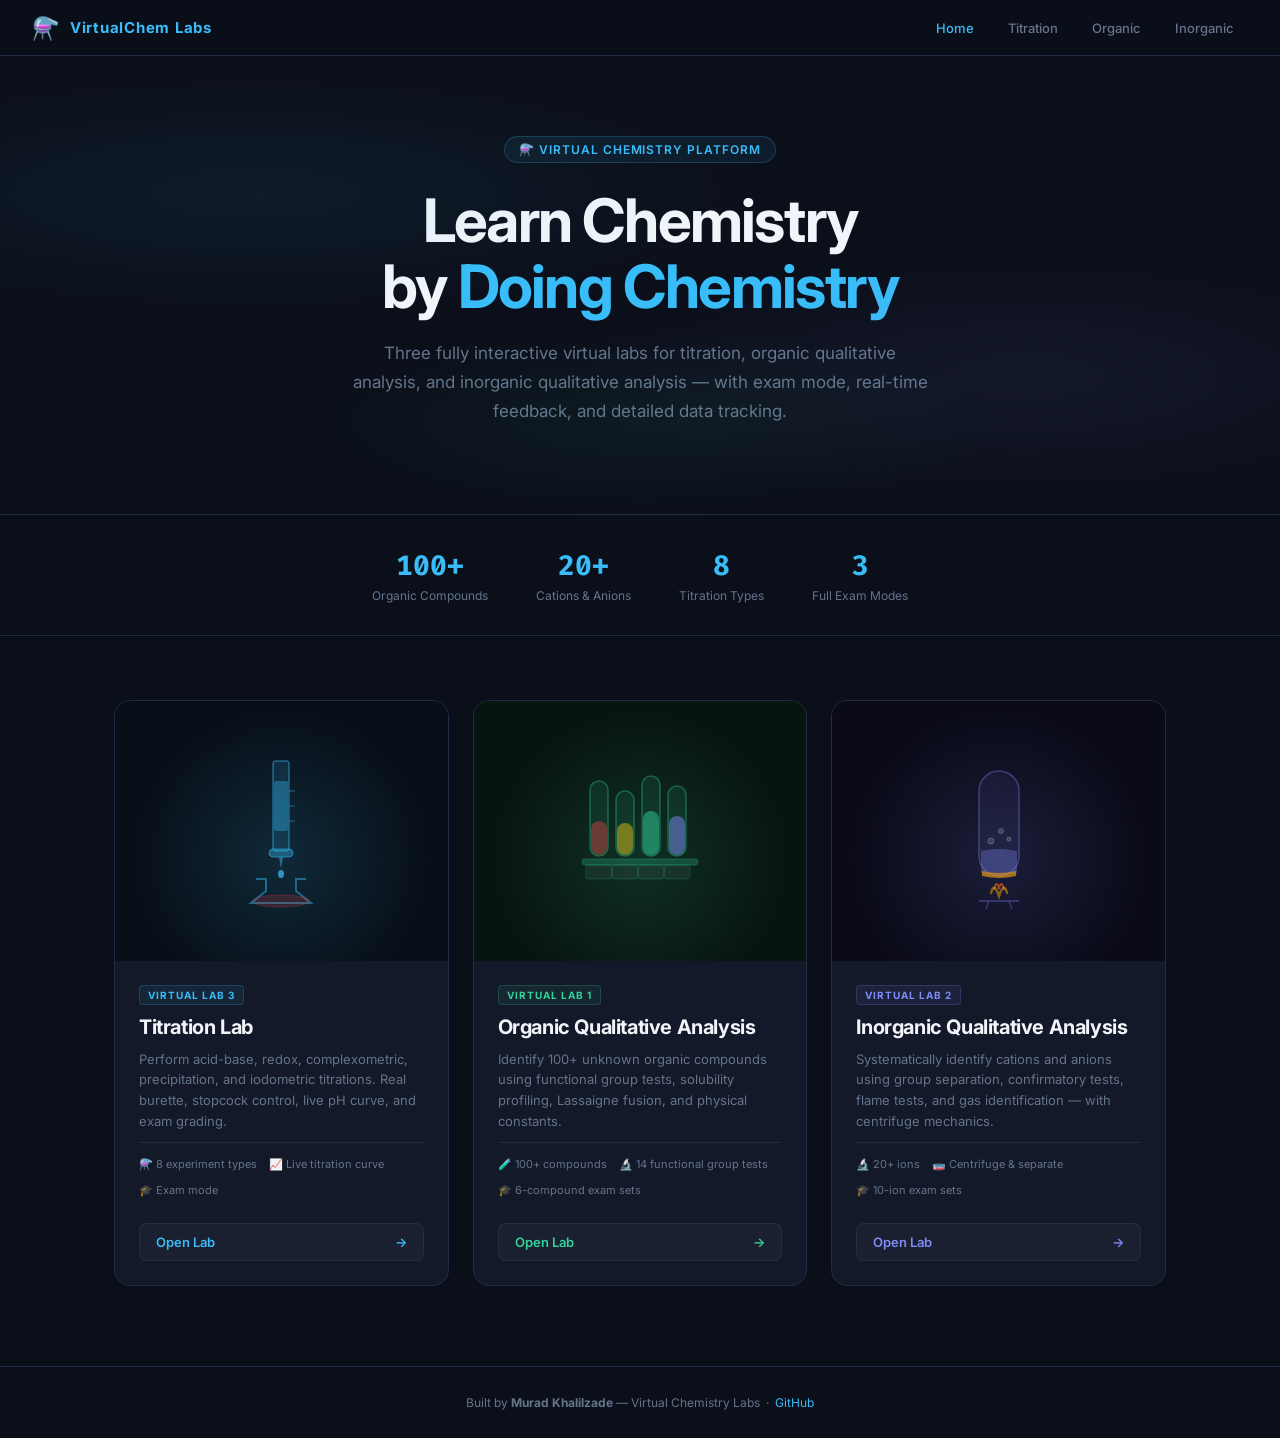
==== index.html @ 2193613a "Initial release: VirtualChem Labs website Three interactive chemistry lab simulations (titration, or" ====
<!DOCTYPE html>
<html lang="en">
<head>
    <meta charset="UTF-8">
    <meta name="viewport" content="width=device-width, initial-scale=1.0">
    <title>Virtual Chemistry Labs — by MKh</title>
    <link href="https://fonts.googleapis.com/css2?family=Fira+Code:wght@400;500&family=Inter:wght@300;400;500;600;700&display=swap" rel="stylesheet">
    <style>
        :root {
            --bg:       #0b0f1a;
            --panel:    #131929;
            --border:   #1e2d45;
            --accent:   #38bdf8;
            --accent2:  #818cf8;
            --accent3:  #34d399;
            --text:     #f1f5f9;
            --muted:    #64748b;
            --card-h:   260px;
        }

        *, *::before, *::after { box-sizing: border-box; margin: 0; padding: 0; }

        body {
            font-family: 'Inter', sans-serif;
            background: var(--bg);
            color: var(--text);
            min-height: 100vh;
            display: flex;
            flex-direction: column;
        }

        /* ── NAV ── */
        nav {
            position: sticky; top: 0; z-index: 100;
            background: rgba(11, 15, 26, 0.85);
            backdrop-filter: blur(12px);
            border-bottom: 1px solid var(--border);
            padding: 0 32px;
            display: flex; align-items: center; justify-content: space-between;
            height: 56px;
        }
        .nav-brand {
            font-size: 15px; font-weight: 700; letter-spacing: 0.05em;
            color: var(--accent); text-decoration: none;
            display: flex; align-items: center; gap: 10px;
        }
        .nav-brand .logo { font-size: 22px; }
        .nav-links { display: flex; gap: 6px; }
        .nav-links a {
            padding: 6px 14px; border-radius: 6px; font-size: 13px; font-weight: 500;
            color: var(--muted); text-decoration: none; transition: all 0.2s;
        }
        .nav-links a:hover { color: var(--text); background: var(--border); }
        .nav-links a.active { color: var(--accent); }

        /* ── HERO ── */
        .hero {
            flex: 1;
            display: flex; flex-direction: column;
            align-items: center; justify-content: center;
            text-align: center;
            padding: 80px 24px 40px;
            position: relative; overflow: hidden;
        }
        .hero::before {
            content: '';
            position: absolute; inset: 0;
            background:
                radial-gradient(ellipse 60% 40% at 20% 30%, rgba(56,189,248,0.07) 0%, transparent 70%),
                radial-gradient(ellipse 50% 40% at 80% 70%, rgba(129,140,248,0.07) 0%, transparent 70%),
                radial-gradient(ellipse 40% 30% at 50% 80%, rgba(52,211,153,0.06) 0%, transparent 70%);
            pointer-events: none;
        }
        .hero-badge {
            display: inline-flex; align-items: center; gap: 8px;
            background: rgba(56,189,248,0.08); border: 1px solid rgba(56,189,248,0.2);
            padding: 5px 14px; border-radius: 20px;
            font-size: 12px; font-weight: 600; letter-spacing: 0.08em;
            color: var(--accent); text-transform: uppercase; margin-bottom: 24px;
        }
        .hero h1 {
            font-size: clamp(32px, 6vw, 60px);
            font-weight: 700; line-height: 1.1;
            letter-spacing: -0.03em; margin-bottom: 20px;
        }
        .hero h1 span { color: var(--accent); }
        .hero p {
            max-width: 580px; font-size: 17px; line-height: 1.7;
            color: var(--muted); margin-bottom: 48px;
        }

        /* ── CARDS ── */
        .labs-grid {
            display: grid;
            grid-template-columns: repeat(auto-fit, minmax(300px, 1fr));
            gap: 24px;
            max-width: 1100px; width: 100%;
            padding: 0 24px 80px;
            margin: 0 auto;
        }

        .lab-card {
            background: var(--panel);
            border: 1px solid var(--border);
            border-radius: 16px;
            overflow: hidden;
            display: flex; flex-direction: column;
            transition: transform 0.25s, box-shadow 0.25s, border-color 0.25s;
            text-decoration: none; color: inherit;
            position: relative;
        }
        .lab-card:hover {
            transform: translateY(-5px);
            border-color: var(--card-accent, var(--accent));
            box-shadow: 0 20px 60px rgba(0,0,0,0.4), 0 0 0 1px var(--card-accent, var(--accent));
        }
        .lab-card:focus-visible {
            outline: 2px solid var(--card-accent, var(--accent));
            outline-offset: 3px;
        }

        .card-visual {
            height: var(--card-h);
            display: flex; align-items: center; justify-content: center;
            position: relative; overflow: hidden;
            background: var(--card-bg, #0f1825);
        }
        .card-visual svg { width: 160px; height: 160px; opacity: 0.9; }
        .card-glow {
            position: absolute; inset: 0;
            background: radial-gradient(circle at 50% 60%, var(--card-glow, rgba(56,189,248,0.12)) 0%, transparent 65%);
        }

        .card-body { padding: 24px; flex: 1; display: flex; flex-direction: column; gap: 10px; }
        .card-tag {
            font-size: 10px; font-weight: 700; letter-spacing: 0.1em; text-transform: uppercase;
            color: var(--card-accent, var(--accent));
            background: rgba(56,189,248,0.08); border: 1px solid rgba(56,189,248,0.15);
            padding: 3px 8px; border-radius: 4px; align-self: flex-start;
        }
        .card-title { font-size: 20px; font-weight: 700; letter-spacing: -0.02em; }
        .card-desc { font-size: 13px; line-height: 1.6; color: var(--muted); flex: 1; }
        .card-meta {
            display: flex; gap: 12px; flex-wrap: wrap;
            padding-top: 14px; border-top: 1px solid var(--border);
            font-size: 11px; color: var(--muted);
        }
        .card-meta span { display: flex; align-items: center; gap: 4px; }

        .card-cta {
            display: flex; align-items: center; justify-content: space-between;
            margin-top: 16px; padding: 10px 16px;
            background: rgba(255,255,255,0.03); border-radius: 8px;
            font-size: 13px; font-weight: 600;
            color: var(--card-accent, var(--accent));
            border: 1px solid rgba(255,255,255,0.06);
            transition: background 0.2s;
        }
        .lab-card:hover .card-cta { background: rgba(255,255,255,0.07); }

        /* ── TITRATION CARD ── */
        .card-titration { --card-accent: #38bdf8; --card-glow: rgba(56,189,248,0.15); --card-bg: #080f18; }
        .card-titration .card-tag { background: rgba(56,189,248,0.08); border-color: rgba(56,189,248,0.2); }

        /* ── ORGANIC CARD ── */
        .card-organic { --card-accent: #34d399; --card-glow: rgba(52,211,153,0.15); --card-bg: #081410; }
        .card-organic .card-tag { background: rgba(52,211,153,0.08); border-color: rgba(52,211,153,0.2); color: #34d399; }
        .card-organic .card-cta { color: #34d399; }

        /* ── INORGANIC CARD ── */
        .card-inorganic { --card-accent: #818cf8; --card-glow: rgba(129,140,248,0.15); --card-bg: #0a0a18; }
        .card-inorganic .card-tag { background: rgba(129,140,248,0.08); border-color: rgba(129,140,248,0.2); color: #818cf8; }
        .card-inorganic .card-cta { color: #818cf8; }

        /* ── STATS BAR ── */
        .stats-bar {
            display: flex; justify-content: center; gap: 48px; flex-wrap: wrap;
            padding: 32px 24px;
            border-top: 1px solid var(--border);
            border-bottom: 1px solid var(--border);
            margin-bottom: 64px;
        }
        .stat { text-align: center; }
        .stat-num { font-size: 28px; font-weight: 700; color: var(--accent); font-family: 'Fira Code', monospace; }
        .stat-label { font-size: 12px; color: var(--muted); margin-top: 4px; }

        /* ── FOOTER ── */
        footer {
            text-align: center; padding: 28px;
            font-size: 12px; color: var(--muted);
            border-top: 1px solid var(--border);
        }
        footer a { color: var(--accent); text-decoration: none; }
        footer a:hover { text-decoration: underline; }

        @media (max-width: 640px) {
            nav { padding: 0 16px; }
            .nav-links { display: none; }
            .hero { padding: 60px 16px 32px; }
            .labs-grid { padding: 0 16px 60px; }
            .stats-bar { gap: 28px; }
        }
    </style>
</head>
<body>

<nav>
    <a href="index.html" class="nav-brand">
        <span class="logo">⚗️</span> VirtualChem Labs
    </a>
    <div class="nav-links">
        <a href="index.html" class="active">Home</a>
        <a href="labs/titration.html">Titration</a>
        <a href="labs/organic.html">Organic</a>
        <a href="labs/inorganic.html">Inorganic</a>
    </div>
</nav>

<section class="hero">
    <div class="hero-badge">⚗️ Virtual Chemistry Platform</div>
    <h1>Learn Chemistry<br>by <span>Doing Chemistry</span></h1>
    <p>Three fully interactive virtual labs for titration, organic qualitative analysis, and inorganic qualitative analysis — with exam mode, real-time feedback, and detailed data tracking.</p>
</section>

<div class="stats-bar">
    <div class="stat">
        <div class="stat-num">100+</div>
        <div class="stat-label">Organic Compounds</div>
    </div>
    <div class="stat">
        <div class="stat-num">20+</div>
        <div class="stat-label">Cations &amp; Anions</div>
    </div>
    <div class="stat">
        <div class="stat-num">8</div>
        <div class="stat-label">Titration Types</div>
    </div>
    <div class="stat">
        <div class="stat-num">3</div>
        <div class="stat-label">Full Exam Modes</div>
    </div>
</div>

<div class="labs-grid">

    <!-- TITRATION -->
    <a href="labs/titration.html" class="lab-card card-titration" aria-label="Open Titration Lab">
        <div class="card-visual">
            <div class="card-glow"></div>
            <svg viewBox="0 0 160 160" fill="none" xmlns="http://www.w3.org/2000/svg" aria-hidden="true">
                <!-- burette body -->
                <rect x="72" y="10" width="16" height="90" rx="3" fill="rgba(56,189,248,0.15)" stroke="rgba(56,189,248,0.5)" stroke-width="1.5"/>
                <!-- liquid level -->
                <rect x="73" y="30" width="14" height="50" rx="2" fill="rgba(56,189,248,0.4)"/>
                <!-- tick marks -->
                <line x1="88" y1="40" x2="94" y2="40" stroke="rgba(56,189,248,0.5)" stroke-width="1"/>
                <line x1="88" y1="55" x2="94" y2="55" stroke="rgba(56,189,248,0.5)" stroke-width="1"/>
                <line x1="88" y1="70" x2="94" y2="70" stroke="rgba(56,189,248,0.5)" stroke-width="1"/>
                <!-- stopcock -->
                <rect x="68" y="98" width="24" height="8" rx="4" fill="rgba(56,189,248,0.4)" stroke="rgba(56,189,248,0.6)" stroke-width="1"/>
                <!-- tip -->
                <path d="M78 106 L82 106 L80 118 Z" fill="rgba(56,189,248,0.5)"/>
                <!-- drop -->
                <ellipse cx="80" cy="123" rx="3" ry="4" fill="rgba(56,189,248,0.8)"/>
                <!-- flask -->
                <path d="M55 128 L65 128 L65 140 L50 152 L110 152 L95 140 L95 128 L105 128" stroke="rgba(56,189,248,0.5)" stroke-width="2" fill="none"/>
                <ellipse cx="80" cy="150" rx="28" ry="6" fill="rgba(239,68,68,0.2)" stroke="rgba(239,68,68,0.3)" stroke-width="1"/>
            </svg>
        </div>
        <div class="card-body">
            <span class="card-tag">Virtual Lab 3</span>
            <div class="card-title">Titration Lab</div>
            <div class="card-desc">
                Perform acid-base, redox, complexometric, precipitation, and iodometric titrations. Real burette, stopcock control, live pH curve, and exam grading.
            </div>
            <div class="card-meta">
                <span>⚗️ 8 experiment types</span>
                <span>📈 Live titration curve</span>
                <span>🎓 Exam mode</span>
            </div>
            <div class="card-cta">Open Lab <span>→</span></div>
        </div>
    </a>

    <!-- ORGANIC -->
    <a href="labs/organic.html" class="lab-card card-organic" aria-label="Open Organic Qualitative Analysis Lab">
        <div class="card-visual">
            <div class="card-glow"></div>
            <svg viewBox="0 0 160 160" fill="none" xmlns="http://www.w3.org/2000/svg" aria-hidden="true">
                <!-- test tubes -->
                <rect x="30" y="30" width="18" height="75" rx="9" fill="rgba(52,211,153,0.1)" stroke="rgba(52,211,153,0.4)" stroke-width="1.5"/>
                <rect x="31" y="70" width="16" height="34" rx="8" fill="rgba(239,68,68,0.45)"/>
                <rect x="56" y="40" width="18" height="65" rx="9" fill="rgba(52,211,153,0.1)" stroke="rgba(52,211,153,0.4)" stroke-width="1.5"/>
                <rect x="57" y="72" width="16" height="32" rx="8" fill="rgba(250,204,21,0.5)"/>
                <rect x="82" y="25" width="18" height="80" rx="9" fill="rgba(52,211,153,0.1)" stroke="rgba(52,211,153,0.4)" stroke-width="1.5"/>
                <rect x="83" y="60" width="16" height="44" rx="8" fill="rgba(52,211,153,0.55)"/>
                <rect x="108" y="35" width="18" height="70" rx="9" fill="rgba(52,211,153,0.1)" stroke="rgba(52,211,153,0.4)" stroke-width="1.5"/>
                <rect x="109" y="65" width="16" height="39" rx="8" fill="rgba(129,140,248,0.55)"/>
                <!-- rack bar -->
                <rect x="22" y="108" width="116" height="6" rx="3" fill="rgba(52,211,153,0.25)" stroke="rgba(52,211,153,0.3)" stroke-width="1"/>
                <!-- labels -->
                <rect x="26" y="114" width="26" height="14" rx="3" fill="rgba(255,255,255,0.06)" stroke="rgba(52,211,153,0.2)" stroke-width="1"/>
                <rect x="52" y="114" width="26" height="14" rx="3" fill="rgba(255,255,255,0.06)" stroke="rgba(52,211,153,0.2)" stroke-width="1"/>
                <rect x="78" y="114" width="26" height="14" rx="3" fill="rgba(255,255,255,0.06)" stroke="rgba(52,211,153,0.2)" stroke-width="1"/>
                <rect x="104" y="114" width="26" height="14" rx="3" fill="rgba(255,255,255,0.06)" stroke="rgba(52,211,153,0.2)" stroke-width="1"/>
            </svg>
        </div>
        <div class="card-body">
            <span class="card-tag">Virtual Lab 1</span>
            <div class="card-title">Organic Qualitative Analysis</div>
            <div class="card-desc">
                Identify 100+ unknown organic compounds using functional group tests, solubility profiling, Lassaigne fusion, and physical constants.
            </div>
            <div class="card-meta">
                <span>🧪 100+ compounds</span>
                <span>🔬 14 functional group tests</span>
                <span>🎓 6-compound exam sets</span>
            </div>
            <div class="card-cta">Open Lab <span>→</span></div>
        </div>
    </a>

    <!-- INORGANIC -->
    <a href="labs/inorganic.html" class="lab-card card-inorganic" aria-label="Open Inorganic Qualitative Analysis Lab">
        <div class="card-visual">
            <div class="card-glow"></div>
            <svg viewBox="0 0 160 160" fill="none" xmlns="http://www.w3.org/2000/svg" aria-hidden="true">
                <!-- big test tube -->
                <rect x="60" y="20" width="40" height="105" rx="20" fill="rgba(129,140,248,0.08)" stroke="rgba(129,140,248,0.4)" stroke-width="1.5"/>
                <!-- liquid layers -->
                <path d="M62 100 Q80 96 98 100 L98 122 Q80 126 62 122 Z" fill="rgba(129,140,248,0.35)"/>
                <!-- precipitate -->
                <path d="M63 120 Q80 124 97 120 L97 125 Q80 129 63 125 Z" fill="rgba(244,162,25,0.7)"/>
                <!-- bubbles -->
                <circle cx="72" cy="90" r="3" fill="rgba(255,255,255,0.15)" stroke="rgba(255,255,255,0.25)" stroke-width="1"/>
                <circle cx="82" cy="80" r="2.5" fill="rgba(255,255,255,0.15)" stroke="rgba(255,255,255,0.25)" stroke-width="1"/>
                <circle cx="90" cy="88" r="2" fill="rgba(255,255,255,0.15)" stroke="rgba(255,255,255,0.25)" stroke-width="1"/>
                <!-- flame -->
                <path d="M75 138 Q78 128 80 138 Q82 128 85 138" stroke="rgba(242,100,25,0.7)" stroke-width="2" fill="none" stroke-linecap="round"/>
                <path d="M72 142 Q75 130 80 145 Q85 130 88 142" stroke="rgba(255,180,0,0.5)" stroke-width="2.5" fill="none" stroke-linecap="round"/>
                <!-- stand legs -->
                <line x1="60" y1="150" x2="100" y2="150" stroke="rgba(129,140,248,0.3)" stroke-width="2"/>
                <line x1="70" y1="150" x2="67" y2="158" stroke="rgba(129,140,248,0.3)" stroke-width="1.5"/>
                <line x1="90" y1="150" x2="93" y2="158" stroke="rgba(129,140,248,0.3)" stroke-width="1.5"/>
            </svg>
        </div>
        <div class="card-body">
            <span class="card-tag">Virtual Lab 2</span>
            <div class="card-title">Inorganic Qualitative Analysis</div>
            <div class="card-desc">
                Systematically identify cations and anions using group separation, confirmatory tests, flame tests, and gas identification — with centrifuge mechanics.
            </div>
            <div class="card-meta">
                <span>🔬 20+ ions</span>
                <span>🧫 Centrifuge & separate</span>
                <span>🎓 10-ion exam sets</span>
            </div>
            <div class="card-cta">Open Lab <span>→</span></div>
        </div>
    </a>

</div>

<footer>
    <p>Built by <strong>Murad Khalilzade</strong> — Virtual Chemistry Labs &nbsp;·&nbsp; <a href="https://github.com" target="_blank" rel="noopener">GitHub</a></p>
</footer>

</body>
</html>
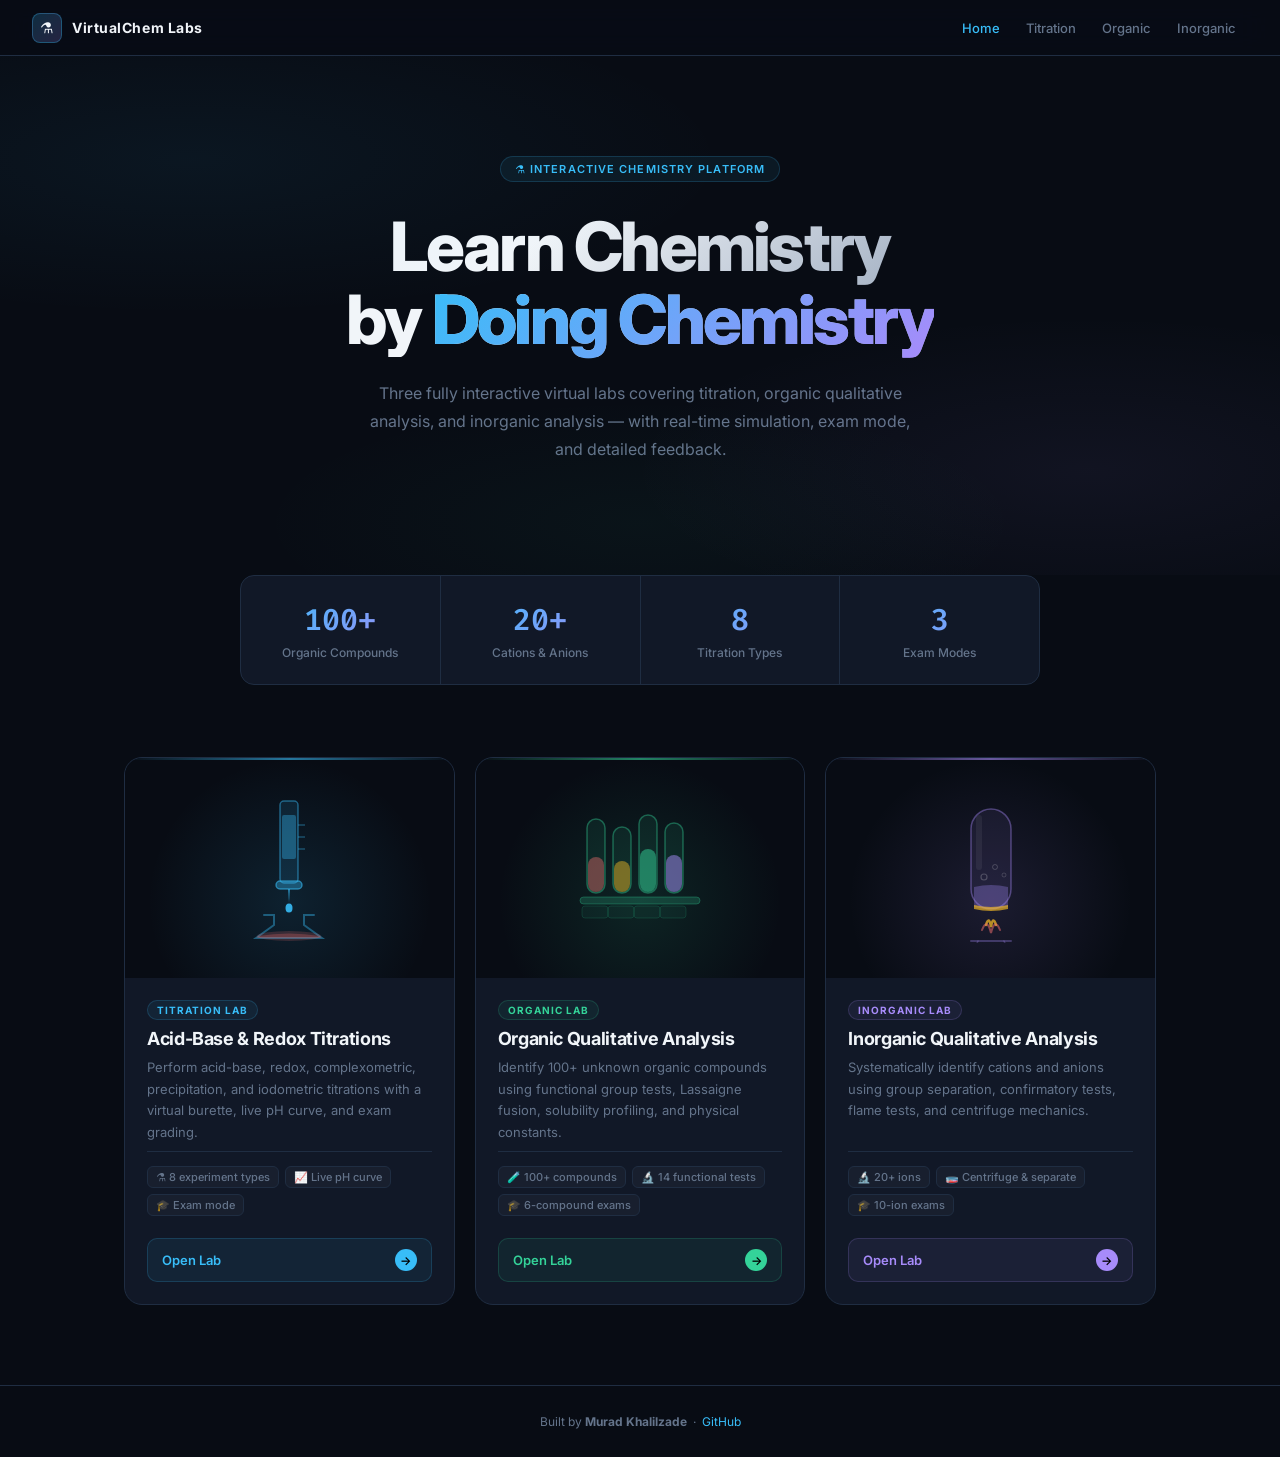
==== commit e72c1c31: "Redesign: overhaul UI colors, typography, and card layout - Darker, richer background palette (#080c" ====
--- a/index.html
+++ b/index.html
@@ -3,186 +3,272 @@
 <head>
     <meta charset="UTF-8">
     <meta name="viewport" content="width=device-width, initial-scale=1.0">
-    <title>Virtual Chemistry Labs — by MKh</title>
-    <link href="https://fonts.googleapis.com/css2?family=Fira+Code:wght@400;500&family=Inter:wght@300;400;500;600;700&display=swap" rel="stylesheet">
+    <title>VirtualChem Labs — by Murad Khalilzade</title>
+    <link href="https://fonts.googleapis.com/css2?family=Fira+Code:wght@400;500&family=Inter:wght@300;400;500;600;700;800&display=swap" rel="stylesheet">
     <style>
         :root {
-            --bg:       #0b0f1a;
-            --panel:    #131929;
-            --border:   #1e2d45;
-            --accent:   #38bdf8;
-            --accent2:  #818cf8;
-            --accent3:  #34d399;
-            --text:     #f1f5f9;
-            --muted:    #64748b;
-            --card-h:   260px;
+            --bg:        #080c14;
+            --bg2:       #0d1220;
+            --panel:     #111827;
+            --border:    #1f2d42;
+            --border2:   #2a3d57;
+            --blue:      #38bdf8;
+            --blue-dim:  rgba(56,189,248,0.1);
+            --green:     #34d399;
+            --green-dim: rgba(52,211,153,0.1);
+            --purple:    #a78bfa;
+            --purple-dim:rgba(167,139,250,0.1);
+            --text:      #f1f5f9;
+            --muted:     #64748b;
+            --dim:       #334155;
         }
 
         *, *::before, *::after { box-sizing: border-box; margin: 0; padding: 0; }
 
         body {
-            font-family: 'Inter', sans-serif;
+            font-family: 'Inter', system-ui, sans-serif;
             background: var(--bg);
             color: var(--text);
             min-height: 100vh;
             display: flex;
             flex-direction: column;
+            -webkit-font-smoothing: antialiased;
         }
 
         /* ── NAV ── */
         nav {
             position: sticky; top: 0; z-index: 100;
-            background: rgba(11, 15, 26, 0.85);
-            backdrop-filter: blur(12px);
-            border-bottom: 1px solid var(--border);
+            height: 56px;
             padding: 0 32px;
             display: flex; align-items: center; justify-content: space-between;
-            height: 56px;
+            background: rgba(8,12,20,0.8);
+            backdrop-filter: blur(20px) saturate(180%);
+            -webkit-backdrop-filter: blur(20px) saturate(180%);
+            border-bottom: 1px solid var(--border);
         }
         .nav-brand {
-            font-size: 15px; font-weight: 700; letter-spacing: 0.05em;
-            color: var(--accent); text-decoration: none;
+            font-size: 14px; font-weight: 700; letter-spacing: 0.04em;
+            color: var(--text); text-decoration: none;
             display: flex; align-items: center; gap: 10px;
         }
-        .nav-brand .logo { font-size: 22px; }
-        .nav-links { display: flex; gap: 6px; }
+        .nav-brand .logo {
+            width: 30px; height: 30px;
+            background: linear-gradient(135deg, rgba(56,189,248,0.2), rgba(167,139,250,0.2));
+            border: 1px solid rgba(56,189,248,0.3);
+            border-radius: 8px;
+            display: flex; align-items: center; justify-content: center;
+            font-size: 15px;
+        }
+        .nav-links { display: flex; gap: 2px; }
         .nav-links a {
-            padding: 6px 14px; border-radius: 6px; font-size: 13px; font-weight: 500;
-            color: var(--muted); text-decoration: none; transition: all 0.2s;
-        }
-        .nav-links a:hover { color: var(--text); background: var(--border); }
-        .nav-links a.active { color: var(--accent); }
+            padding: 6px 12px; border-radius: 6px; font-size: 13px; font-weight: 500;
+            color: var(--muted); text-decoration: none;
+            transition: color 0.15s, background 0.15s;
+        }
+        .nav-links a:hover { color: var(--text); background: rgba(255,255,255,0.05); }
+        .nav-links a.active { color: var(--blue); }
+        @media (max-width: 640px) { nav { padding: 0 16px; } .nav-links { display: none; } }
 
         /* ── HERO ── */
         .hero {
-            flex: 1;
             display: flex; flex-direction: column;
             align-items: center; justify-content: center;
             text-align: center;
-            padding: 80px 24px 40px;
+            padding: 100px 24px 60px;
             position: relative; overflow: hidden;
         }
-        .hero::before {
-            content: '';
-            position: absolute; inset: 0;
+        .hero-glow {
+            position: absolute; inset: 0; pointer-events: none;
             background:
-                radial-gradient(ellipse 60% 40% at 20% 30%, rgba(56,189,248,0.07) 0%, transparent 70%),
-                radial-gradient(ellipse 50% 40% at 80% 70%, rgba(129,140,248,0.07) 0%, transparent 70%),
-                radial-gradient(ellipse 40% 30% at 50% 80%, rgba(52,211,153,0.06) 0%, transparent 70%);
-            pointer-events: none;
-        }
-        .hero-badge {
+                radial-gradient(ellipse 70% 50% at 15% 20%, rgba(56,189,248,0.06) 0%, transparent 60%),
+                radial-gradient(ellipse 60% 50% at 85% 80%, rgba(167,139,250,0.06) 0%, transparent 60%),
+                radial-gradient(ellipse 50% 40% at 50% 90%, rgba(52,211,153,0.04) 0%, transparent 60%);
+        }
+        .hero-eyebrow {
             display: inline-flex; align-items: center; gap: 8px;
-            background: rgba(56,189,248,0.08); border: 1px solid rgba(56,189,248,0.2);
-            padding: 5px 14px; border-radius: 20px;
-            font-size: 12px; font-weight: 600; letter-spacing: 0.08em;
-            color: var(--accent); text-transform: uppercase; margin-bottom: 24px;
+            background: rgba(56,189,248,0.07);
+            border: 1px solid rgba(56,189,248,0.18);
+            padding: 5px 14px; border-radius: 99px;
+            font-size: 11px; font-weight: 600; letter-spacing: 0.1em;
+            color: var(--blue); text-transform: uppercase;
+            margin-bottom: 28px;
         }
         .hero h1 {
-            font-size: clamp(32px, 6vw, 60px);
-            font-weight: 700; line-height: 1.1;
-            letter-spacing: -0.03em; margin-bottom: 20px;
-        }
-        .hero h1 span { color: var(--accent); }
+            font-size: clamp(36px, 6vw, 68px);
+            font-weight: 800; line-height: 1.08;
+            letter-spacing: -0.04em;
+            margin-bottom: 22px;
+            background: linear-gradient(135deg, #f1f5f9 30%, #94a3b8 100%);
+            -webkit-background-clip: text;
+            -webkit-text-fill-color: transparent;
+            background-clip: text;
+        }
+        .hero h1 em {
+            font-style: normal;
+            background: linear-gradient(135deg, var(--blue) 0%, var(--purple) 100%);
+            -webkit-background-clip: text;
+            -webkit-text-fill-color: transparent;
+            background-clip: text;
+        }
         .hero p {
-            max-width: 580px; font-size: 17px; line-height: 1.7;
-            color: var(--muted); margin-bottom: 48px;
-        }
-
-        /* ── CARDS ── */
+            max-width: 560px; font-size: 16px; line-height: 1.75;
+            color: var(--muted); margin-bottom: 52px;
+        }
+
+        /* ── STATS ── */
+        .stats-row {
+            display: flex; gap: 0; flex-wrap: wrap;
+            justify-content: center;
+            border: 1px solid var(--border);
+            border-radius: 14px;
+            background: var(--panel);
+            overflow: hidden;
+            max-width: 800px; width: 100%;
+            margin: 0 auto 72px;
+        }
+        .stat {
+            flex: 1; min-width: 140px;
+            padding: 24px 20px; text-align: center;
+            border-right: 1px solid var(--border);
+            position: relative;
+        }
+        .stat:last-child { border-right: none; }
+        .stat-num {
+            font-family: 'Fira Code', monospace;
+            font-size: 30px; font-weight: 600;
+            background: linear-gradient(135deg, var(--blue) 0%, var(--purple) 100%);
+            -webkit-background-clip: text;
+            -webkit-text-fill-color: transparent;
+            background-clip: text;
+            display: block; margin-bottom: 5px;
+        }
+        .stat-label { font-size: 12px; color: var(--muted); font-weight: 500; }
+
+        /* ── CARDS GRID ── */
         .labs-grid {
             display: grid;
             grid-template-columns: repeat(auto-fit, minmax(300px, 1fr));
-            gap: 24px;
-            max-width: 1100px; width: 100%;
+            gap: 20px;
+            max-width: 1080px; width: 100%;
             padding: 0 24px 80px;
             margin: 0 auto;
         }
+        @media (max-width: 640px) { .labs-grid { padding: 0 16px 60px; } }
 
         .lab-card {
             background: var(--panel);
             border: 1px solid var(--border);
-            border-radius: 16px;
+            border-radius: 18px;
             overflow: hidden;
             display: flex; flex-direction: column;
-            transition: transform 0.25s, box-shadow 0.25s, border-color 0.25s;
             text-decoration: none; color: inherit;
             position: relative;
+            transition: transform 0.3s cubic-bezier(0.4,0,0.2,1),
+                        border-color 0.3s,
+                        box-shadow 0.3s;
         }
         .lab-card:hover {
-            transform: translateY(-5px);
-            border-color: var(--card-accent, var(--accent));
-            box-shadow: 0 20px 60px rgba(0,0,0,0.4), 0 0 0 1px var(--card-accent, var(--accent));
+            transform: translateY(-6px);
+            border-color: var(--c-accent);
+            box-shadow: 0 24px 64px rgba(0,0,0,0.5),
+                        0 0 0 1px var(--c-accent),
+                        0 0 40px var(--c-glow);
         }
         .lab-card:focus-visible {
-            outline: 2px solid var(--card-accent, var(--accent));
-            outline-offset: 3px;
-        }
-
+            outline: 2px solid var(--c-accent);
+            outline-offset: 4px;
+        }
+
+        /* card visual */
         .card-visual {
-            height: var(--card-h);
+            height: 220px;
             display: flex; align-items: center; justify-content: center;
             position: relative; overflow: hidden;
-            background: var(--card-bg, #0f1825);
-        }
-        .card-visual svg { width: 160px; height: 160px; opacity: 0.9; }
-        .card-glow {
+            background: var(--bg);
+        }
+        .card-visual svg { width: 150px; height: 150px; position: relative; z-index: 1; }
+        .card-bg-glow {
             position: absolute; inset: 0;
-            background: radial-gradient(circle at 50% 60%, var(--card-glow, rgba(56,189,248,0.12)) 0%, transparent 65%);
-        }
-
-        .card-body { padding: 24px; flex: 1; display: flex; flex-direction: column; gap: 10px; }
-        .card-tag {
-            font-size: 10px; font-weight: 700; letter-spacing: 0.1em; text-transform: uppercase;
-            color: var(--card-accent, var(--accent));
-            background: rgba(56,189,248,0.08); border: 1px solid rgba(56,189,248,0.15);
-            padding: 3px 8px; border-radius: 4px; align-self: flex-start;
-        }
-        .card-title { font-size: 20px; font-weight: 700; letter-spacing: -0.02em; }
-        .card-desc { font-size: 13px; line-height: 1.6; color: var(--muted); flex: 1; }
-        .card-meta {
-            display: flex; gap: 12px; flex-wrap: wrap;
+            background: radial-gradient(circle at 50% 65%, var(--c-glow) 0%, transparent 65%);
+        }
+        .card-top-line {
+            position: absolute; top: 0; left: 0; right: 0;
+            height: 2px;
+            background: linear-gradient(90deg, transparent, var(--c-accent), transparent);
+            opacity: 0.6;
+        }
+
+        /* card body */
+        .card-body { padding: 22px; flex: 1; display: flex; flex-direction: column; gap: 8px; }
+
+        .card-chip {
+            display: inline-flex; align-items: center;
+            font-size: 10px; font-weight: 700; letter-spacing: 0.1em;
+            text-transform: uppercase;
+            color: var(--c-accent);
+            background: var(--c-dim);
+            border: 1px solid var(--c-border);
+            padding: 3px 9px; border-radius: 99px;
+            align-self: flex-start;
+        }
+        .card-title { font-size: 18px; font-weight: 700; letter-spacing: -0.02em; line-height: 1.2; }
+        .card-desc { font-size: 13px; line-height: 1.65; color: var(--muted); flex: 1; }
+
+        .card-features {
+            display: flex; flex-wrap: wrap; gap: 6px;
             padding-top: 14px; border-top: 1px solid var(--border);
-            font-size: 11px; color: var(--muted);
-        }
-        .card-meta span { display: flex; align-items: center; gap: 4px; }
+        }
+        .card-feature {
+            display: inline-flex; align-items: center; gap: 4px;
+            font-size: 11px; font-weight: 500; color: var(--muted);
+            background: rgba(255,255,255,0.03);
+            border: 1px solid var(--border);
+            padding: 3px 8px; border-radius: 6px;
+        }
 
         .card-cta {
             display: flex; align-items: center; justify-content: space-between;
-            margin-top: 16px; padding: 10px 16px;
-            background: rgba(255,255,255,0.03); border-radius: 8px;
+            margin-top: 14px; padding: 10px 14px;
+            background: var(--c-dim);
+            border: 1px solid var(--c-border);
+            border-radius: 10px;
             font-size: 13px; font-weight: 600;
-            color: var(--card-accent, var(--accent));
-            border: 1px solid rgba(255,255,255,0.06);
+            color: var(--c-accent);
             transition: background 0.2s;
         }
-        .lab-card:hover .card-cta { background: rgba(255,255,255,0.07); }
-
-        /* ── TITRATION CARD ── */
-        .card-titration { --card-accent: #38bdf8; --card-glow: rgba(56,189,248,0.15); --card-bg: #080f18; }
-        .card-titration .card-tag { background: rgba(56,189,248,0.08); border-color: rgba(56,189,248,0.2); }
-
-        /* ── ORGANIC CARD ── */
-        .card-organic { --card-accent: #34d399; --card-glow: rgba(52,211,153,0.15); --card-bg: #081410; }
-        .card-organic .card-tag { background: rgba(52,211,153,0.08); border-color: rgba(52,211,153,0.2); color: #34d399; }
-        .card-organic .card-cta { color: #34d399; }
-
-        /* ── INORGANIC CARD ── */
-        .card-inorganic { --card-accent: #818cf8; --card-glow: rgba(129,140,248,0.15); --card-bg: #0a0a18; }
-        .card-inorganic .card-tag { background: rgba(129,140,248,0.08); border-color: rgba(129,140,248,0.2); color: #818cf8; }
-        .card-inorganic .card-cta { color: #818cf8; }
-
-        /* ── STATS BAR ── */
-        .stats-bar {
-            display: flex; justify-content: center; gap: 48px; flex-wrap: wrap;
-            padding: 32px 24px;
-            border-top: 1px solid var(--border);
-            border-bottom: 1px solid var(--border);
-            margin-bottom: 64px;
-        }
-        .stat { text-align: center; }
-        .stat-num { font-size: 28px; font-weight: 700; color: var(--accent); font-family: 'Fira Code', monospace; }
-        .stat-label { font-size: 12px; color: var(--muted); margin-top: 4px; }
+        .lab-card:hover .card-cta { background: var(--c-dim2); }
+        .card-cta-arrow {
+            width: 22px; height: 22px;
+            background: var(--c-accent);
+            border-radius: 50%;
+            display: flex; align-items: center; justify-content: center;
+            font-size: 12px; color: #000;
+            transition: transform 0.2s;
+        }
+        .lab-card:hover .card-cta-arrow { transform: translateX(3px); }
+
+        /* per-card theme vars */
+        .card-titration {
+            --c-accent:  #38bdf8;
+            --c-glow:    rgba(56,189,248,0.12);
+            --c-dim:     rgba(56,189,248,0.07);
+            --c-dim2:    rgba(56,189,248,0.13);
+            --c-border:  rgba(56,189,248,0.18);
+        }
+        .card-organic {
+            --c-accent:  #34d399;
+            --c-glow:    rgba(52,211,153,0.12);
+            --c-dim:     rgba(52,211,153,0.07);
+            --c-dim2:    rgba(52,211,153,0.13);
+            --c-border:  rgba(52,211,153,0.18);
+        }
+        .card-inorganic {
+            --c-accent:  #a78bfa;
+            --c-glow:    rgba(167,139,250,0.12);
+            --c-dim:     rgba(167,139,250,0.07);
+            --c-dim2:    rgba(167,139,250,0.13);
+            --c-border:  rgba(167,139,250,0.18);
+        }
 
         /* ── FOOTER ── */
         footer {
@@ -190,15 +276,12 @@
             font-size: 12px; color: var(--muted);
             border-top: 1px solid var(--border);
         }
-        footer a { color: var(--accent); text-decoration: none; }
+        footer a { color: var(--blue); text-decoration: none; }
         footer a:hover { text-decoration: underline; }
 
-        @media (max-width: 640px) {
-            nav { padding: 0 16px; }
-            .nav-links { display: none; }
-            .hero { padding: 60px 16px 32px; }
-            .labs-grid { padding: 0 16px 60px; }
-            .stats-bar { gap: 28px; }
+        /* ── REDUCED MOTION ── */
+        @media (prefers-reduced-motion: reduce) {
+            *, *::before, *::after { transition-duration: 0.01ms !important; }
         }
     </style>
 </head>
@@ -206,7 +289,8 @@
 
 <nav>
     <a href="index.html" class="nav-brand">
-        <span class="logo">⚗️</span> VirtualChem Labs
+        <span class="logo">⚗️</span>
+        VirtualChem Labs
     </a>
     <div class="nav-links">
         <a href="index.html" class="active">Home</a>
@@ -217,27 +301,30 @@
 </nav>
 
 <section class="hero">
-    <div class="hero-badge">⚗️ Virtual Chemistry Platform</div>
-    <h1>Learn Chemistry<br>by <span>Doing Chemistry</span></h1>
-    <p>Three fully interactive virtual labs for titration, organic qualitative analysis, and inorganic qualitative analysis — with exam mode, real-time feedback, and detailed data tracking.</p>
+    <div class="hero-glow"></div>
+    <div class="hero-eyebrow">⚗️ Interactive Chemistry Platform</div>
+    <h1>Learn Chemistry<br>by <em>Doing Chemistry</em></h1>
+    <p>Three fully interactive virtual labs covering titration, organic qualitative analysis, and inorganic analysis — with real-time simulation, exam mode, and detailed feedback.</p>
 </section>
 
-<div class="stats-bar">
-    <div class="stat">
-        <div class="stat-num">100+</div>
-        <div class="stat-label">Organic Compounds</div>
-    </div>
-    <div class="stat">
-        <div class="stat-num">20+</div>
-        <div class="stat-label">Cations &amp; Anions</div>
-    </div>
-    <div class="stat">
-        <div class="stat-num">8</div>
-        <div class="stat-label">Titration Types</div>
-    </div>
-    <div class="stat">
-        <div class="stat-num">3</div>
-        <div class="stat-label">Full Exam Modes</div>
+<div style="display:flex; justify-content:center; padding: 0 24px;">
+    <div class="stats-row">
+        <div class="stat">
+            <span class="stat-num">100+</span>
+            <div class="stat-label">Organic Compounds</div>
+        </div>
+        <div class="stat">
+            <span class="stat-num">20+</span>
+            <div class="stat-label">Cations &amp; Anions</div>
+        </div>
+        <div class="stat">
+            <span class="stat-num">8</span>
+            <div class="stat-label">Titration Types</div>
+        </div>
+        <div class="stat">
+            <span class="stat-num">3</span>
+            <div class="stat-label">Exam Modes</div>
+        </div>
     </div>
 </div>
 
@@ -246,123 +333,138 @@
     <!-- TITRATION -->
     <a href="labs/titration.html" class="lab-card card-titration" aria-label="Open Titration Lab">
         <div class="card-visual">
-            <div class="card-glow"></div>
-            <svg viewBox="0 0 160 160" fill="none" xmlns="http://www.w3.org/2000/svg" aria-hidden="true">
+            <div class="card-bg-glow"></div>
+            <div class="card-top-line"></div>
+            <svg viewBox="0 0 150 150" fill="none" xmlns="http://www.w3.org/2000/svg" aria-hidden="true">
                 <!-- burette body -->
-                <rect x="72" y="10" width="16" height="90" rx="3" fill="rgba(56,189,248,0.15)" stroke="rgba(56,189,248,0.5)" stroke-width="1.5"/>
-                <!-- liquid level -->
-                <rect x="73" y="30" width="14" height="50" rx="2" fill="rgba(56,189,248,0.4)"/>
-                <!-- tick marks -->
-                <line x1="88" y1="40" x2="94" y2="40" stroke="rgba(56,189,248,0.5)" stroke-width="1"/>
-                <line x1="88" y1="55" x2="94" y2="55" stroke="rgba(56,189,248,0.5)" stroke-width="1"/>
-                <line x1="88" y1="70" x2="94" y2="70" stroke="rgba(56,189,248,0.5)" stroke-width="1"/>
+                <rect x="66" y="8" width="18" height="82" rx="4" fill="rgba(56,189,248,0.1)" stroke="rgba(56,189,248,0.45)" stroke-width="1.5"/>
+                <!-- liquid fill -->
+                <rect x="68" y="22" width="14" height="44" rx="2" fill="rgba(56,189,248,0.35)"/>
+                <!-- graduation marks -->
+                <line x1="84" y1="32" x2="91" y2="32" stroke="rgba(56,189,248,0.5)" stroke-width="1"/>
+                <line x1="84" y1="44" x2="91" y2="44" stroke="rgba(56,189,248,0.5)" stroke-width="1"/>
+                <line x1="84" y1="56" x2="91" y2="56" stroke="rgba(56,189,248,0.5)" stroke-width="1"/>
                 <!-- stopcock -->
-                <rect x="68" y="98" width="24" height="8" rx="4" fill="rgba(56,189,248,0.4)" stroke="rgba(56,189,248,0.6)" stroke-width="1"/>
-                <!-- tip -->
-                <path d="M78 106 L82 106 L80 118 Z" fill="rgba(56,189,248,0.5)"/>
-                <!-- drop -->
-                <ellipse cx="80" cy="123" rx="3" ry="4" fill="rgba(56,189,248,0.8)"/>
-                <!-- flask -->
-                <path d="M55 128 L65 128 L65 140 L50 152 L110 152 L95 140 L95 128 L105 128" stroke="rgba(56,189,248,0.5)" stroke-width="2" fill="none"/>
-                <ellipse cx="80" cy="150" rx="28" ry="6" fill="rgba(239,68,68,0.2)" stroke="rgba(239,68,68,0.3)" stroke-width="1"/>
+                <rect x="62" y="88" width="26" height="8" rx="4" fill="rgba(56,189,248,0.35)" stroke="rgba(56,189,248,0.55)" stroke-width="1.5"/>
+                <!-- tip + drop -->
+                <path d="M74 96 L76 96 L75 110 Z" fill="rgba(56,189,248,0.6)"/>
+                <ellipse cx="75" cy="115" rx="3.5" ry="4.5" fill="rgba(56,189,248,0.9)"/>
+                <!-- flask outline -->
+                <path d="M50 122 L60 122 L60 132 L42 145 L108 145 L90 132 L90 122 L100 122" stroke="rgba(56,189,248,0.4)" stroke-width="2" fill="none" stroke-linecap="round"/>
+                <!-- flask liquid -->
+                <path d="M44 143 Q75 138 106 143 L108 145 L42 145 Z" fill="rgba(248,113,113,0.25)"/>
+                <ellipse cx="75" cy="143" rx="32" ry="5" fill="rgba(248,113,113,0.18)"/>
             </svg>
         </div>
         <div class="card-body">
-            <span class="card-tag">Virtual Lab 3</span>
-            <div class="card-title">Titration Lab</div>
+            <span class="card-chip">Titration Lab</span>
+            <div class="card-title">Acid-Base &amp; Redox Titrations</div>
             <div class="card-desc">
-                Perform acid-base, redox, complexometric, precipitation, and iodometric titrations. Real burette, stopcock control, live pH curve, and exam grading.
-            </div>
-            <div class="card-meta">
-                <span>⚗️ 8 experiment types</span>
-                <span>📈 Live titration curve</span>
-                <span>🎓 Exam mode</span>
-            </div>
-            <div class="card-cta">Open Lab <span>→</span></div>
+                Perform acid-base, redox, complexometric, precipitation, and iodometric titrations with a virtual burette, live pH curve, and exam grading.
+            </div>
+            <div class="card-features">
+                <span class="card-feature">⚗️ 8 experiment types</span>
+                <span class="card-feature">📈 Live pH curve</span>
+                <span class="card-feature">🎓 Exam mode</span>
+            </div>
+            <div class="card-cta">
+                Open Lab
+                <span class="card-cta-arrow">→</span>
+            </div>
         </div>
     </a>
 
     <!-- ORGANIC -->
-    <a href="labs/organic.html" class="lab-card card-organic" aria-label="Open Organic Qualitative Analysis Lab">
+    <a href="labs/organic.html" class="lab-card card-organic" aria-label="Open Organic Lab">
         <div class="card-visual">
-            <div class="card-glow"></div>
-            <svg viewBox="0 0 160 160" fill="none" xmlns="http://www.w3.org/2000/svg" aria-hidden="true">
-                <!-- test tubes -->
-                <rect x="30" y="30" width="18" height="75" rx="9" fill="rgba(52,211,153,0.1)" stroke="rgba(52,211,153,0.4)" stroke-width="1.5"/>
-                <rect x="31" y="70" width="16" height="34" rx="8" fill="rgba(239,68,68,0.45)"/>
-                <rect x="56" y="40" width="18" height="65" rx="9" fill="rgba(52,211,153,0.1)" stroke="rgba(52,211,153,0.4)" stroke-width="1.5"/>
-                <rect x="57" y="72" width="16" height="32" rx="8" fill="rgba(250,204,21,0.5)"/>
-                <rect x="82" y="25" width="18" height="80" rx="9" fill="rgba(52,211,153,0.1)" stroke="rgba(52,211,153,0.4)" stroke-width="1.5"/>
-                <rect x="83" y="60" width="16" height="44" rx="8" fill="rgba(52,211,153,0.55)"/>
-                <rect x="108" y="35" width="18" height="70" rx="9" fill="rgba(52,211,153,0.1)" stroke="rgba(52,211,153,0.4)" stroke-width="1.5"/>
-                <rect x="109" y="65" width="16" height="39" rx="8" fill="rgba(129,140,248,0.55)"/>
-                <!-- rack bar -->
-                <rect x="22" y="108" width="116" height="6" rx="3" fill="rgba(52,211,153,0.25)" stroke="rgba(52,211,153,0.3)" stroke-width="1"/>
-                <!-- labels -->
-                <rect x="26" y="114" width="26" height="14" rx="3" fill="rgba(255,255,255,0.06)" stroke="rgba(52,211,153,0.2)" stroke-width="1"/>
-                <rect x="52" y="114" width="26" height="14" rx="3" fill="rgba(255,255,255,0.06)" stroke="rgba(52,211,153,0.2)" stroke-width="1"/>
-                <rect x="78" y="114" width="26" height="14" rx="3" fill="rgba(255,255,255,0.06)" stroke="rgba(52,211,153,0.2)" stroke-width="1"/>
-                <rect x="104" y="114" width="26" height="14" rx="3" fill="rgba(255,255,255,0.06)" stroke="rgba(52,211,153,0.2)" stroke-width="1"/>
+            <div class="card-bg-glow"></div>
+            <div class="card-top-line"></div>
+            <svg viewBox="0 0 150 150" fill="none" xmlns="http://www.w3.org/2000/svg" aria-hidden="true">
+                <!-- 4 test tubes -->
+                <rect x="22" y="26" width="18" height="74" rx="9" fill="rgba(52,211,153,0.08)" stroke="rgba(52,211,153,0.4)" stroke-width="1.5"/>
+                <rect x="23" y="64" width="16" height="35" rx="8" fill="rgba(248,113,113,0.4)"/>
+                <rect x="48" y="34" width="18" height="66" rx="9" fill="rgba(52,211,153,0.08)" stroke="rgba(52,211,153,0.4)" stroke-width="1.5"/>
+                <rect x="49" y="68" width="16" height="31" rx="8" fill="rgba(251,191,36,0.45)"/>
+                <rect x="74" y="22" width="18" height="78" rx="9" fill="rgba(52,211,153,0.08)" stroke="rgba(52,211,153,0.4)" stroke-width="1.5"/>
+                <rect x="75" y="56" width="16" height="43" rx="8" fill="rgba(52,211,153,0.5)"/>
+                <rect x="100" y="30" width="18" height="70" rx="9" fill="rgba(52,211,153,0.08)" stroke="rgba(52,211,153,0.4)" stroke-width="1.5"/>
+                <rect x="101" y="62" width="16" height="37" rx="8" fill="rgba(167,139,250,0.5)"/>
+                <!-- rack -->
+                <rect x="15" y="104" width="120" height="7" rx="3.5" fill="rgba(52,211,153,0.2)" stroke="rgba(52,211,153,0.3)" stroke-width="1"/>
+                <!-- label slots -->
+                <rect x="17" y="113" width="26" height="12" rx="3" fill="rgba(52,211,153,0.06)" stroke="rgba(52,211,153,0.15)" stroke-width="1"/>
+                <rect x="43" y="113" width="26" height="12" rx="3" fill="rgba(52,211,153,0.06)" stroke="rgba(52,211,153,0.15)" stroke-width="1"/>
+                <rect x="69" y="113" width="26" height="12" rx="3" fill="rgba(52,211,153,0.06)" stroke="rgba(52,211,153,0.15)" stroke-width="1"/>
+                <rect x="95" y="113" width="26" height="12" rx="3" fill="rgba(52,211,153,0.06)" stroke="rgba(52,211,153,0.15)" stroke-width="1"/>
             </svg>
         </div>
         <div class="card-body">
-            <span class="card-tag">Virtual Lab 1</span>
+            <span class="card-chip">Organic Lab</span>
             <div class="card-title">Organic Qualitative Analysis</div>
             <div class="card-desc">
-                Identify 100+ unknown organic compounds using functional group tests, solubility profiling, Lassaigne fusion, and physical constants.
-            </div>
-            <div class="card-meta">
-                <span>🧪 100+ compounds</span>
-                <span>🔬 14 functional group tests</span>
-                <span>🎓 6-compound exam sets</span>
-            </div>
-            <div class="card-cta">Open Lab <span>→</span></div>
+                Identify 100+ unknown organic compounds using functional group tests, Lassaigne fusion, solubility profiling, and physical constants.
+            </div>
+            <div class="card-features">
+                <span class="card-feature">🧪 100+ compounds</span>
+                <span class="card-feature">🔬 14 functional tests</span>
+                <span class="card-feature">🎓 6-compound exams</span>
+            </div>
+            <div class="card-cta">
+                Open Lab
+                <span class="card-cta-arrow">→</span>
+            </div>
         </div>
     </a>
 
     <!-- INORGANIC -->
-    <a href="labs/inorganic.html" class="lab-card card-inorganic" aria-label="Open Inorganic Qualitative Analysis Lab">
+    <a href="labs/inorganic.html" class="lab-card card-inorganic" aria-label="Open Inorganic Lab">
         <div class="card-visual">
-            <div class="card-glow"></div>
-            <svg viewBox="0 0 160 160" fill="none" xmlns="http://www.w3.org/2000/svg" aria-hidden="true">
-                <!-- big test tube -->
-                <rect x="60" y="20" width="40" height="105" rx="20" fill="rgba(129,140,248,0.08)" stroke="rgba(129,140,248,0.4)" stroke-width="1.5"/>
-                <!-- liquid layers -->
-                <path d="M62 100 Q80 96 98 100 L98 122 Q80 126 62 122 Z" fill="rgba(129,140,248,0.35)"/>
+            <div class="card-bg-glow"></div>
+            <div class="card-top-line"></div>
+            <svg viewBox="0 0 150 150" fill="none" xmlns="http://www.w3.org/2000/svg" aria-hidden="true">
+                <!-- test tube body -->
+                <rect x="55" y="16" width="40" height="100" rx="20" fill="rgba(167,139,250,0.07)" stroke="rgba(167,139,250,0.4)" stroke-width="1.5"/>
+                <!-- glass shine -->
+                <rect x="60" y="22" width="6" height="55" rx="3" fill="rgba(255,255,255,0.06)"/>
+                <!-- liquid layer -->
+                <path d="M58 94 Q75 90 92 94 L92 114 Q75 118 58 114 Z" fill="rgba(167,139,250,0.3)"/>
                 <!-- precipitate -->
-                <path d="M63 120 Q80 124 97 120 L97 125 Q80 129 63 125 Z" fill="rgba(244,162,25,0.7)"/>
+                <path d="M58 112 Q75 116 92 112 L92 116 Q75 120 58 116 Z" fill="rgba(251,191,36,0.65)"/>
                 <!-- bubbles -->
-                <circle cx="72" cy="90" r="3" fill="rgba(255,255,255,0.15)" stroke="rgba(255,255,255,0.25)" stroke-width="1"/>
-                <circle cx="82" cy="80" r="2.5" fill="rgba(255,255,255,0.15)" stroke="rgba(255,255,255,0.25)" stroke-width="1"/>
-                <circle cx="90" cy="88" r="2" fill="rgba(255,255,255,0.15)" stroke="rgba(255,255,255,0.25)" stroke-width="1"/>
+                <circle cx="68" cy="84" r="3" fill="none" stroke="rgba(255,255,255,0.2)" stroke-width="1.2"/>
+                <circle cx="79" cy="74" r="2.5" fill="none" stroke="rgba(255,255,255,0.18)" stroke-width="1"/>
+                <circle cx="88" cy="82" r="2" fill="none" stroke="rgba(255,255,255,0.15)" stroke-width="1"/>
                 <!-- flame -->
-                <path d="M75 138 Q78 128 80 138 Q82 128 85 138" stroke="rgba(242,100,25,0.7)" stroke-width="2" fill="none" stroke-linecap="round"/>
-                <path d="M72 142 Q75 130 80 145 Q85 130 88 142" stroke="rgba(255,180,0,0.5)" stroke-width="2.5" fill="none" stroke-linecap="round"/>
-                <!-- stand legs -->
-                <line x1="60" y1="150" x2="100" y2="150" stroke="rgba(129,140,248,0.3)" stroke-width="2"/>
-                <line x1="70" y1="150" x2="67" y2="158" stroke="rgba(129,140,248,0.3)" stroke-width="1.5"/>
-                <line x1="90" y1="150" x2="93" y2="158" stroke="rgba(129,140,248,0.3)" stroke-width="1.5"/>
+                <path d="M70 132 Q73 122 75 134 Q77 122 80 132" stroke="rgba(251,191,36,0.7)" stroke-width="2.5" fill="none" stroke-linecap="round"/>
+                <path d="M66 137 Q71 124 75 140 Q79 124 84 137" stroke="rgba(248,113,113,0.5)" stroke-width="2" fill="none" stroke-linecap="round"/>
+                <!-- stand -->
+                <line x1="55" y1="148" x2="95" y2="148" stroke="rgba(167,139,250,0.3)" stroke-width="2" stroke-linecap="round"/>
+                <line x1="62" y1="148" x2="59" y2="155" stroke="rgba(167,139,250,0.25)" stroke-width="1.5" stroke-linecap="round"/>
+                <line x1="88" y1="148" x2="91" y2="155" stroke="rgba(167,139,250,0.25)" stroke-width="1.5" stroke-linecap="round"/>
             </svg>
         </div>
         <div class="card-body">
-            <span class="card-tag">Virtual Lab 2</span>
+            <span class="card-chip">Inorganic Lab</span>
             <div class="card-title">Inorganic Qualitative Analysis</div>
             <div class="card-desc">
-                Systematically identify cations and anions using group separation, confirmatory tests, flame tests, and gas identification — with centrifuge mechanics.
-            </div>
-            <div class="card-meta">
-                <span>🔬 20+ ions</span>
-                <span>🧫 Centrifuge & separate</span>
-                <span>🎓 10-ion exam sets</span>
-            </div>
-            <div class="card-cta">Open Lab <span>→</span></div>
+                Systematically identify cations and anions using group separation, confirmatory tests, flame tests, and centrifuge mechanics.
+            </div>
+            <div class="card-features">
+                <span class="card-feature">🔬 20+ ions</span>
+                <span class="card-feature">🧫 Centrifuge &amp; separate</span>
+                <span class="card-feature">🎓 10-ion exams</span>
+            </div>
+            <div class="card-cta">
+                Open Lab
+                <span class="card-cta-arrow">→</span>
+            </div>
         </div>
     </a>
 
 </div>
 
 <footer>
-    <p>Built by <strong>Murad Khalilzade</strong> — Virtual Chemistry Labs &nbsp;·&nbsp; <a href="https://github.com" target="_blank" rel="noopener">GitHub</a></p>
+    <p>Built by <strong>Murad Khalilzade</strong> &nbsp;·&nbsp; <a href="https://github.com/mkh-08/virtualchem-labs" target="_blank" rel="noopener">GitHub</a></p>
 </footer>
 
 </body>
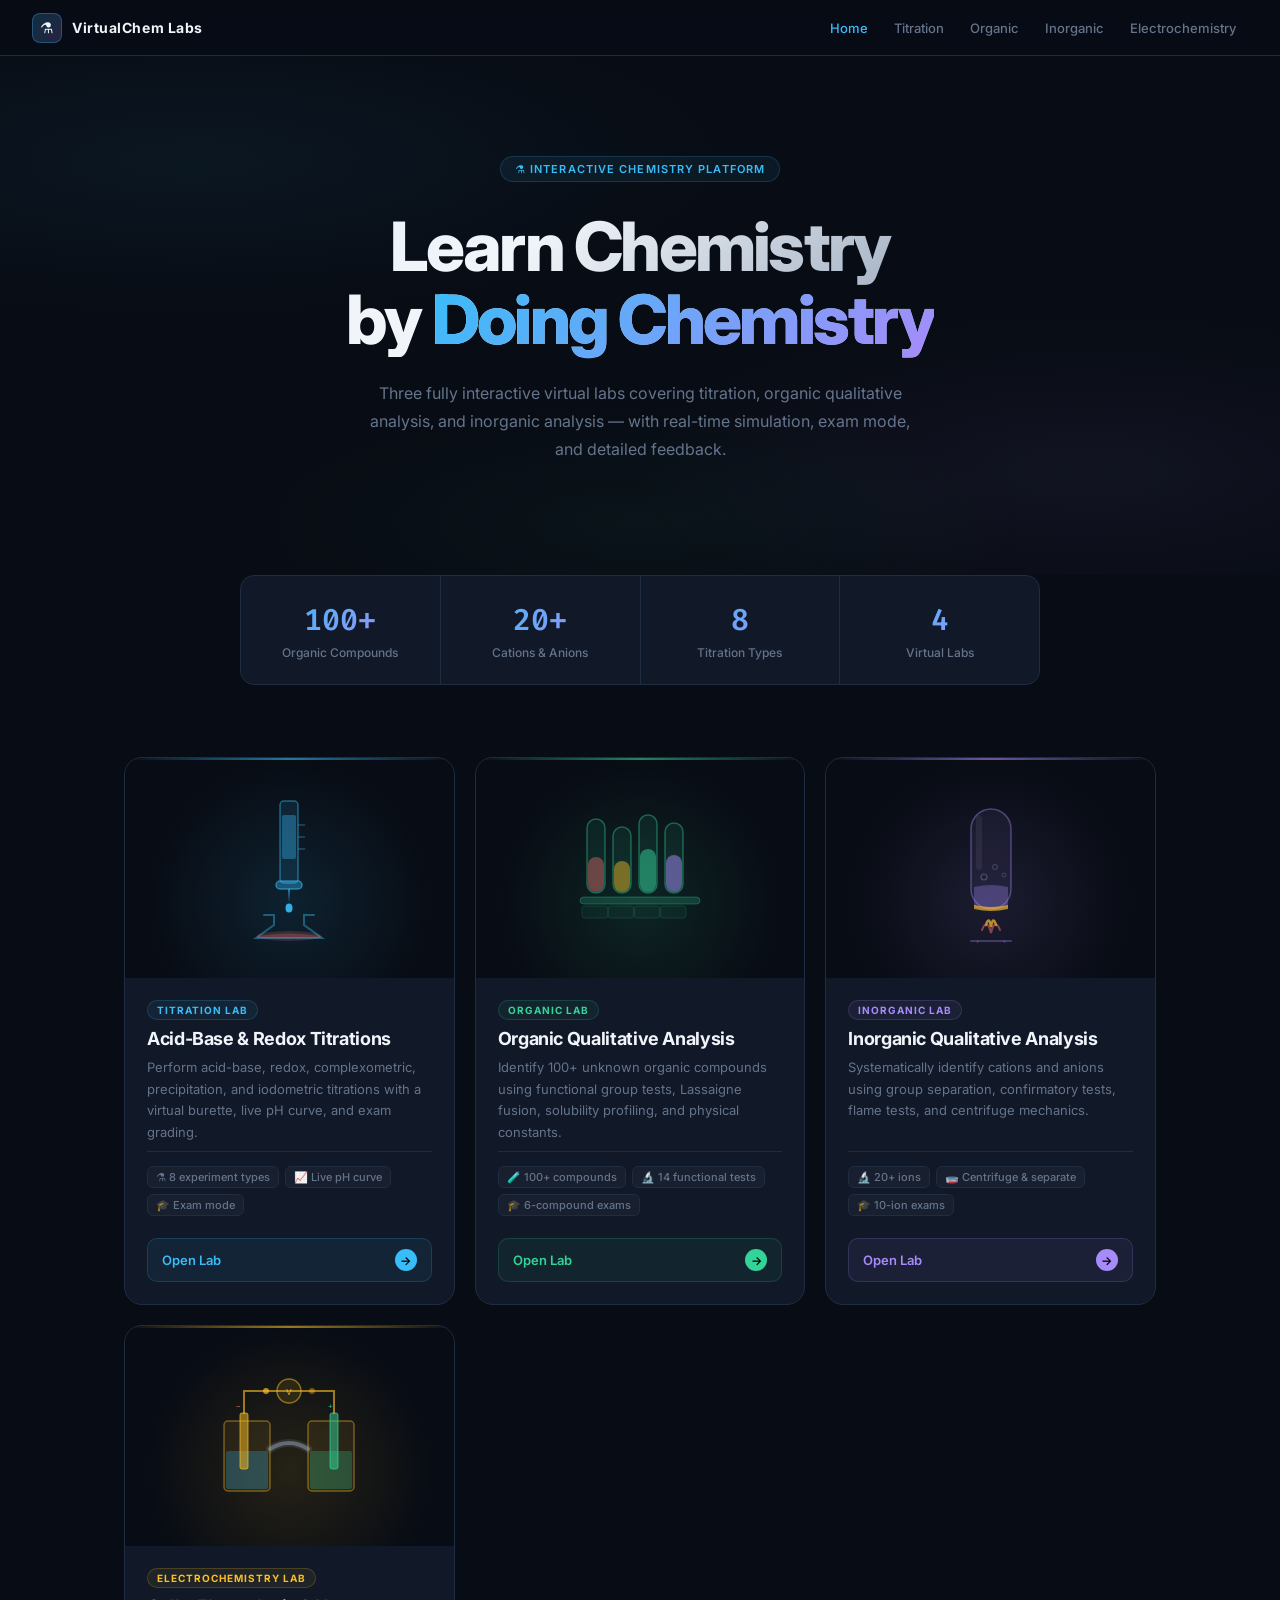
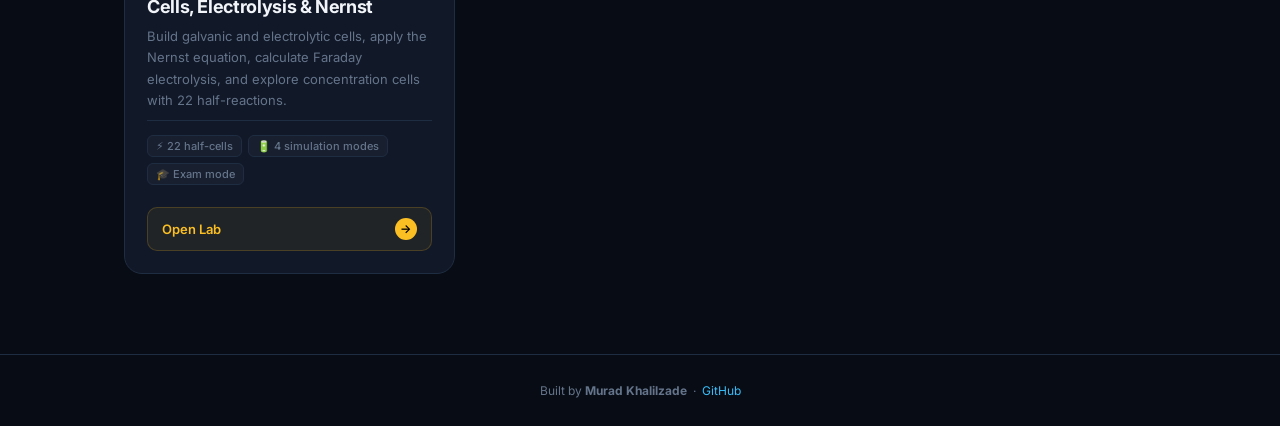
==== commit 92a4cda2: "Add Electrochemistry lab + fix titration UI - New lab: Electrochemistry (galvanic cells, electrolysi" ====
--- a/index.html
+++ b/index.html
@@ -269,6 +269,13 @@
             --c-dim2:    rgba(167,139,250,0.13);
             --c-border:  rgba(167,139,250,0.18);
         }
+        .card-electro {
+            --c-accent:  #fbbf24;
+            --c-glow:    rgba(251,191,36,0.12);
+            --c-dim:     rgba(251,191,36,0.07);
+            --c-dim2:    rgba(251,191,36,0.13);
+            --c-border:  rgba(251,191,36,0.18);
+        }
 
         /* ── FOOTER ── */
         footer {
@@ -297,6 +304,7 @@
         <a href="labs/titration.html">Titration</a>
         <a href="labs/organic.html">Organic</a>
         <a href="labs/inorganic.html">Inorganic</a>
+        <a href="labs/electrochem.html">Electrochemistry</a>
     </div>
 </nav>
 
@@ -322,8 +330,8 @@
             <div class="stat-label">Titration Types</div>
         </div>
         <div class="stat">
-            <span class="stat-num">3</span>
-            <div class="stat-label">Exam Modes</div>
+            <span class="stat-num">4</span>
+            <div class="stat-label">Virtual Labs</div>
         </div>
     </div>
 </div>
@@ -461,6 +469,57 @@
         </div>
     </a>
 
+
+    <!-- ELECTROCHEMISTRY -->
+    <a href="labs/electrochem.html" class="lab-card card-electro" aria-label="Open Electrochemistry Lab">
+        <div class="card-visual">
+            <div class="card-bg-glow"></div>
+            <div class="card-top-line"></div>
+            <svg viewBox="0 0 150 150" fill="none" xmlns="http://www.w3.org/2000/svg" aria-hidden="true">
+                <!-- left beaker -->
+                <rect x="10" y="60" width="46" height="70" rx="4" fill="rgba(251,191,36,0.07)" stroke="rgba(251,191,36,0.4)" stroke-width="1.5"/>
+                <rect x="12" y="90" width="42" height="38" rx="2" fill="rgba(56,189,248,0.25)"/>
+                <!-- left electrode (zinc - anode) -->
+                <rect x="26" y="52" width="8" height="56" rx="2" fill="rgba(251,191,36,0.5)" stroke="rgba(251,191,36,0.7)" stroke-width="1"/>
+                <text x="22" y="48" font-size="8" fill="rgba(248,113,113,0.9)" font-family="monospace">−</text>
+                <!-- right beaker -->
+                <rect x="94" y="60" width="46" height="70" rx="4" fill="rgba(251,191,36,0.07)" stroke="rgba(251,191,36,0.4)" stroke-width="1.5"/>
+                <rect x="96" y="90" width="42" height="38" rx="2" fill="rgba(52,211,153,0.25)"/>
+                <!-- right electrode (copper - cathode) -->
+                <rect x="116" y="52" width="8" height="56" rx="2" fill="rgba(52,211,153,0.5)" stroke="rgba(52,211,153,0.7)" stroke-width="1"/>
+                <text x="114" y="48" font-size="8" fill="rgba(52,211,153,0.9)" font-family="monospace">+</text>
+                <!-- wire over top -->
+                <path d="M30 52 L30 30 L120 30 L120 52" stroke="rgba(251,191,36,0.6)" stroke-width="2" fill="none" stroke-linecap="round"/>
+                <!-- voltmeter circle -->
+                <circle cx="75" cy="30" r="12" fill="rgba(251,191,36,0.1)" stroke="rgba(251,191,36,0.5)" stroke-width="1.5"/>
+                <text x="75" y="34" font-size="9" fill="rgba(251,191,36,0.9)" text-anchor="middle" font-family="monospace">V</text>
+                <!-- salt bridge -->
+                <path d="M56 88 Q75 76 94 88" stroke="rgba(148,163,184,0.5)" stroke-width="4" fill="none" stroke-linecap="round"/>
+                <path d="M56 88 Q75 76 94 88" stroke="rgba(148,163,184,0.15)" stroke-width="8" fill="none" stroke-linecap="round"/>
+                <!-- electron flow dots -->
+                <circle cx="52" cy="30" r="3" fill="rgba(251,191,36,0.7)"/>
+                <circle cx="75" cy="30" r="0" fill="none"/>
+                <circle cx="98" cy="30" r="3" fill="rgba(251,191,36,0.4)"/>
+            </svg>
+        </div>
+        <div class="card-body">
+            <span class="card-chip">Electrochemistry Lab</span>
+            <div class="card-title">Cells, Electrolysis &amp; Nernst</div>
+            <div class="card-desc">
+                Build galvanic and electrolytic cells, apply the Nernst equation, calculate Faraday electrolysis, and explore concentration cells with 22 half-reactions.
+            </div>
+            <div class="card-features">
+                <span class="card-feature">⚡ 22 half-cells</span>
+                <span class="card-feature">🔋 4 simulation modes</span>
+                <span class="card-feature">🎓 Exam mode</span>
+            </div>
+            <div class="card-cta">
+                Open Lab
+                <span class="card-cta-arrow">→</span>
+            </div>
+        </div>
+    </a>
+
 </div>
 
 <footer>
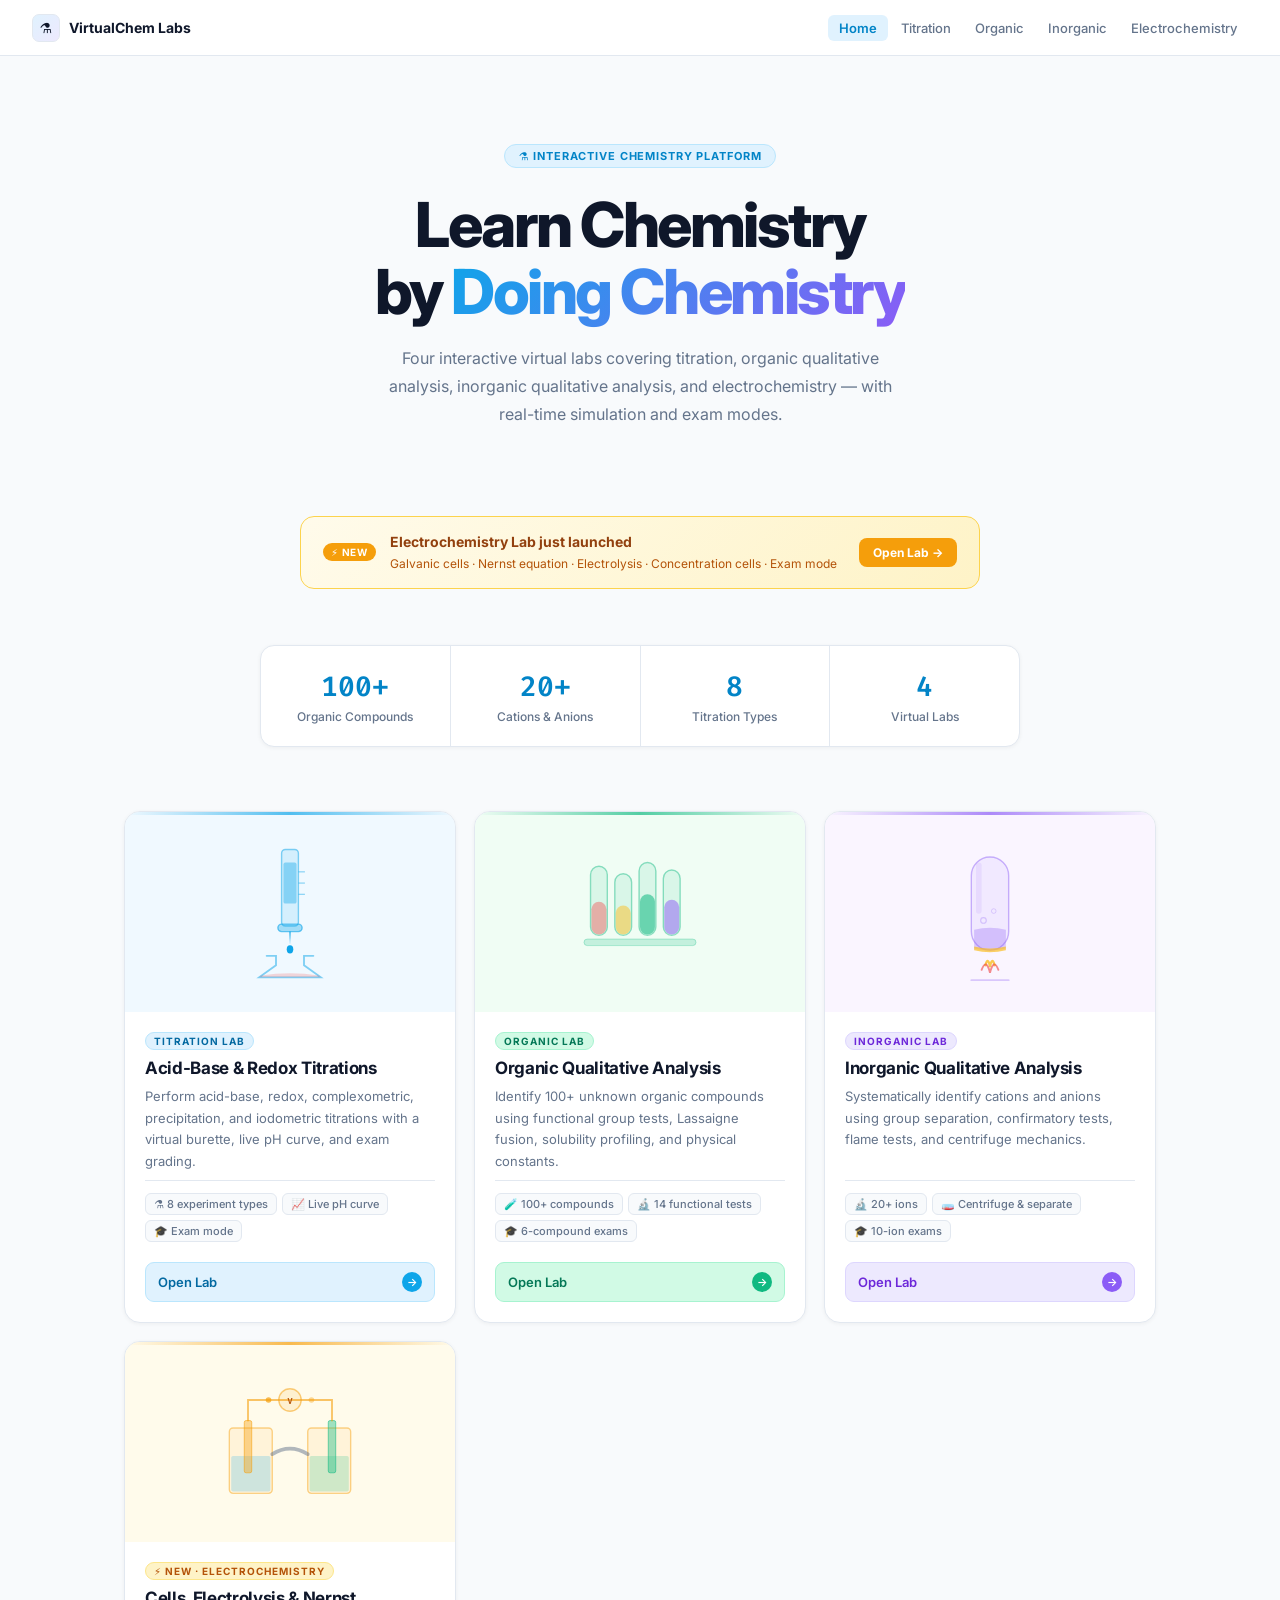
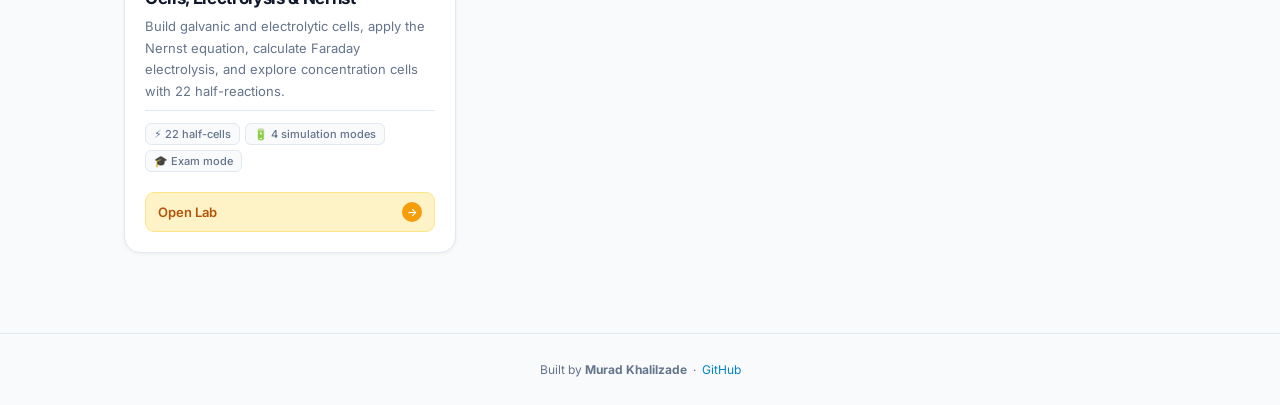
==== commit 4d8682df: "UI overhaul: light theme, fixes, and subscript rendering - Full light theme rewrite across shared.cs" ====
--- a/index.html
+++ b/index.html
@@ -7,20 +7,22 @@
     <link href="https://fonts.googleapis.com/css2?family=Fira+Code:wght@400;500&family=Inter:wght@300;400;500;600;700;800&display=swap" rel="stylesheet">
     <style>
         :root {
-            --bg:        #080c14;
-            --bg2:       #0d1220;
-            --panel:     #111827;
-            --border:    #1f2d42;
-            --border2:   #2a3d57;
-            --blue:      #38bdf8;
-            --blue-dim:  rgba(56,189,248,0.1);
-            --green:     #34d399;
-            --green-dim: rgba(52,211,153,0.1);
-            --purple:    #a78bfa;
-            --purple-dim:rgba(167,139,250,0.1);
-            --text:      #f1f5f9;
+            --bg:        #f8fafc;
+            --white:     #ffffff;
+            --border:    #e2e8f0;
+            --border2:   #cbd5e1;
+            --text:      #0f172a;
             --muted:     #64748b;
-            --dim:       #334155;
+            --dim:       #94a3b8;
+            --blue:      #0ea5e9;
+            --blue-bg:   #e0f2fe;
+            --blue-dark: #0284c7;
+            --green:     #10b981;
+            --green-bg:  #d1fae5;
+            --purple:    #8b5cf6;
+            --purple-bg: #ede9fe;
+            --amber:     #f59e0b;
+            --amber-bg:  #fef3c7;
         }
 
         *, *::before, *::after { box-sizing: border-box; margin: 0; padding: 0; }
@@ -30,125 +32,134 @@
             background: var(--bg);
             color: var(--text);
             min-height: 100vh;
-            display: flex;
-            flex-direction: column;
+            display: flex; flex-direction: column;
             -webkit-font-smoothing: antialiased;
         }
 
         /* ── NAV ── */
         nav {
             position: sticky; top: 0; z-index: 100;
-            height: 56px;
-            padding: 0 32px;
+            height: 56px; padding: 0 32px;
             display: flex; align-items: center; justify-content: space-between;
-            background: rgba(8,12,20,0.8);
-            backdrop-filter: blur(20px) saturate(180%);
-            -webkit-backdrop-filter: blur(20px) saturate(180%);
+            background: rgba(255,255,255,0.92);
+            backdrop-filter: blur(16px);
+            -webkit-backdrop-filter: blur(16px);
             border-bottom: 1px solid var(--border);
         }
         .nav-brand {
-            font-size: 14px; font-weight: 700; letter-spacing: 0.04em;
+            font-size: 14px; font-weight: 700;
             color: var(--text); text-decoration: none;
-            display: flex; align-items: center; gap: 10px;
+            display: flex; align-items: center; gap: 9px;
         }
         .nav-brand .logo {
-            width: 30px; height: 30px;
-            background: linear-gradient(135deg, rgba(56,189,248,0.2), rgba(167,139,250,0.2));
-            border: 1px solid rgba(56,189,248,0.3);
-            border-radius: 8px;
+            width: 28px; height: 28px; border-radius: 7px;
+            background: linear-gradient(135deg, var(--blue-bg), var(--purple-bg));
+            border: 1px solid var(--border);
             display: flex; align-items: center; justify-content: center;
-            font-size: 15px;
+            font-size: 14px;
         }
         .nav-links { display: flex; gap: 2px; }
         .nav-links a {
-            padding: 6px 12px; border-radius: 6px; font-size: 13px; font-weight: 500;
+            padding: 5px 11px; border-radius: 6px;
+            font-size: 13px; font-weight: 500;
             color: var(--muted); text-decoration: none;
             transition: color 0.15s, background 0.15s;
         }
-        .nav-links a:hover { color: var(--text); background: rgba(255,255,255,0.05); }
-        .nav-links a.active { color: var(--blue); }
+        .nav-links a:hover { color: var(--text); background: var(--bg); }
+        .nav-links a.active { color: var(--blue-dark); background: var(--blue-bg); font-weight: 600; }
         @media (max-width: 640px) { nav { padding: 0 16px; } .nav-links { display: none; } }
 
         /* ── HERO ── */
         .hero {
             display: flex; flex-direction: column;
-            align-items: center; justify-content: center;
-            text-align: center;
-            padding: 100px 24px 60px;
-            position: relative; overflow: hidden;
-        }
-        .hero-glow {
-            position: absolute; inset: 0; pointer-events: none;
-            background:
-                radial-gradient(ellipse 70% 50% at 15% 20%, rgba(56,189,248,0.06) 0%, transparent 60%),
-                radial-gradient(ellipse 60% 50% at 85% 80%, rgba(167,139,250,0.06) 0%, transparent 60%),
-                radial-gradient(ellipse 50% 40% at 50% 90%, rgba(52,211,153,0.04) 0%, transparent 60%);
+            align-items: center; text-align: center;
+            padding: 88px 24px 48px;
         }
         .hero-eyebrow {
-            display: inline-flex; align-items: center; gap: 8px;
-            background: rgba(56,189,248,0.07);
-            border: 1px solid rgba(56,189,248,0.18);
-            padding: 5px 14px; border-radius: 99px;
-            font-size: 11px; font-weight: 600; letter-spacing: 0.1em;
-            color: var(--blue); text-transform: uppercase;
-            margin-bottom: 28px;
+            display: inline-flex; align-items: center; gap: 7px;
+            background: var(--blue-bg);
+            border: 1px solid #bae6fd;
+            color: var(--blue-dark);
+            padding: 4px 13px; border-radius: 99px;
+            font-size: 11px; font-weight: 700; letter-spacing: 0.08em;
+            text-transform: uppercase; margin-bottom: 24px;
         }
         .hero h1 {
-            font-size: clamp(36px, 6vw, 68px);
+            font-size: clamp(34px, 5.5vw, 62px);
             font-weight: 800; line-height: 1.08;
-            letter-spacing: -0.04em;
-            margin-bottom: 22px;
-            background: linear-gradient(135deg, #f1f5f9 30%, #94a3b8 100%);
-            -webkit-background-clip: text;
-            -webkit-text-fill-color: transparent;
-            background-clip: text;
+            letter-spacing: -0.04em; margin-bottom: 18px;
+            color: var(--text);
         }
         .hero h1 em {
             font-style: normal;
             background: linear-gradient(135deg, var(--blue) 0%, var(--purple) 100%);
-            -webkit-background-clip: text;
-            -webkit-text-fill-color: transparent;
+            -webkit-background-clip: text; -webkit-text-fill-color: transparent;
             background-clip: text;
         }
         .hero p {
-            max-width: 560px; font-size: 16px; line-height: 1.75;
-            color: var(--muted); margin-bottom: 52px;
-        }
+            max-width: 540px; font-size: 16px; line-height: 1.75;
+            color: var(--muted); margin-bottom: 40px;
+        }
+
+        /* ── FEATURED HIGHLIGHT ── */
+        .featured-banner {
+            display: flex; align-items: center; gap: 14px;
+            background: linear-gradient(135deg, #fffbeb 0%, #fef3c7 100%);
+            border: 1px solid #fcd34d;
+            border-radius: 14px;
+            padding: 16px 22px;
+            max-width: 680px; width: 100%;
+            margin: 0 auto 56px;
+            text-align: left;
+        }
+        .featured-badge {
+            background: var(--amber); color: #fff;
+            font-size: 10px; font-weight: 700; letter-spacing: 0.08em;
+            text-transform: uppercase; padding: 3px 8px; border-radius: 99px;
+            white-space: nowrap; flex-shrink: 0;
+        }
+        .featured-text { flex: 1; }
+        .featured-text strong { font-size: 14px; font-weight: 700; color: #92400e; display: block; margin-bottom: 2px; }
+        .featured-text span { font-size: 12px; color: #b45309; }
+        .featured-link {
+            display: inline-flex; align-items: center; gap: 5px;
+            background: var(--amber); color: #fff;
+            font-size: 12px; font-weight: 700; padding: 7px 14px;
+            border-radius: 8px; text-decoration: none;
+            transition: background 0.15s, transform 0.15s;
+            white-space: nowrap; flex-shrink: 0;
+        }
+        .featured-link:hover { background: #d97706; transform: translateY(-1px); }
 
         /* ── STATS ── */
         .stats-row {
-            display: flex; gap: 0; flex-wrap: wrap;
-            justify-content: center;
-            border: 1px solid var(--border);
-            border-radius: 14px;
-            background: var(--panel);
+            display: flex; flex-wrap: wrap; justify-content: center;
+            border: 1px solid var(--border); border-radius: 14px;
+            background: var(--white);
+            box-shadow: 0 1px 4px rgba(0,0,0,0.05);
             overflow: hidden;
-            max-width: 800px; width: 100%;
-            margin: 0 auto 72px;
+            max-width: 760px; width: 100%;
+            margin: 0 auto 64px;
         }
         .stat {
-            flex: 1; min-width: 140px;
-            padding: 24px 20px; text-align: center;
+            flex: 1; min-width: 130px;
+            padding: 22px 16px; text-align: center;
             border-right: 1px solid var(--border);
-            position: relative;
         }
         .stat:last-child { border-right: none; }
         .stat-num {
             font-family: 'Fira Code', monospace;
-            font-size: 30px; font-weight: 600;
-            background: linear-gradient(135deg, var(--blue) 0%, var(--purple) 100%);
-            -webkit-background-clip: text;
-            -webkit-text-fill-color: transparent;
-            background-clip: text;
-            display: block; margin-bottom: 5px;
+            font-size: 28px; font-weight: 600;
+            color: var(--blue-dark);
+            display: block; margin-bottom: 4px;
         }
         .stat-label { font-size: 12px; color: var(--muted); font-weight: 500; }
 
-        /* ── CARDS GRID ── */
+        /* ── CARDS ── */
         .labs-grid {
             display: grid;
-            grid-template-columns: repeat(auto-fit, minmax(300px, 1fr));
-            gap: 20px;
+            grid-template-columns: repeat(auto-fit, minmax(280px, 1fr));
+            gap: 18px;
             max-width: 1080px; width: 100%;
             padding: 0 24px 80px;
             margin: 0 auto;
@@ -156,126 +167,79 @@
         @media (max-width: 640px) { .labs-grid { padding: 0 16px 60px; } }
 
         .lab-card {
-            background: var(--panel);
+            background: var(--white);
             border: 1px solid var(--border);
-            border-radius: 18px;
+            border-radius: 16px;
             overflow: hidden;
             display: flex; flex-direction: column;
             text-decoration: none; color: inherit;
-            position: relative;
-            transition: transform 0.3s cubic-bezier(0.4,0,0.2,1),
-                        border-color 0.3s,
-                        box-shadow 0.3s;
+            box-shadow: 0 1px 4px rgba(0,0,0,0.05);
+            transition: transform 0.25s cubic-bezier(0.4,0,0.2,1),
+                        box-shadow 0.25s, border-color 0.25s;
         }
         .lab-card:hover {
-            transform: translateY(-6px);
+            transform: translateY(-4px);
             border-color: var(--c-accent);
-            box-shadow: 0 24px 64px rgba(0,0,0,0.5),
-                        0 0 0 1px var(--c-accent),
-                        0 0 40px var(--c-glow);
-        }
-        .lab-card:focus-visible {
-            outline: 2px solid var(--c-accent);
-            outline-offset: 4px;
-        }
-
-        /* card visual */
+            box-shadow: 0 12px 40px rgba(0,0,0,0.1), 0 0 0 1px var(--c-accent);
+        }
+        .lab-card:focus-visible { outline: 2px solid var(--c-accent); outline-offset: 3px; }
+
         .card-visual {
-            height: 220px;
+            height: 200px;
             display: flex; align-items: center; justify-content: center;
             position: relative; overflow: hidden;
-            background: var(--bg);
-        }
-        .card-visual svg { width: 150px; height: 150px; position: relative; z-index: 1; }
-        .card-bg-glow {
-            position: absolute; inset: 0;
-            background: radial-gradient(circle at 50% 65%, var(--c-glow) 0%, transparent 65%);
-        }
+            background: var(--c-bg);
+        }
+        .card-visual svg { width: 140px; height: 140px; position: relative; z-index: 1; }
         .card-top-line {
-            position: absolute; top: 0; left: 0; right: 0;
-            height: 2px;
-            background: linear-gradient(90deg, transparent, var(--c-accent), transparent);
-            opacity: 0.6;
-        }
-
-        /* card body */
-        .card-body { padding: 22px; flex: 1; display: flex; flex-direction: column; gap: 8px; }
-
+            position: absolute; top: 0; left: 0; right: 0; height: 3px;
+            background: linear-gradient(90deg, transparent 0%, var(--c-accent) 50%, transparent 100%);
+            opacity: 0.7;
+        }
+
+        .card-body { padding: 20px; flex: 1; display: flex; flex-direction: column; gap: 8px; }
         .card-chip {
             display: inline-flex; align-items: center;
-            font-size: 10px; font-weight: 700; letter-spacing: 0.1em;
-            text-transform: uppercase;
-            color: var(--c-accent);
-            background: var(--c-dim);
-            border: 1px solid var(--c-border);
-            padding: 3px 9px; border-radius: 99px;
-            align-self: flex-start;
-        }
-        .card-title { font-size: 18px; font-weight: 700; letter-spacing: -0.02em; line-height: 1.2; }
+            font-size: 10px; font-weight: 700; letter-spacing: 0.1em; text-transform: uppercase;
+            color: var(--c-text); background: var(--c-dim); border: 1px solid var(--c-border);
+            padding: 2px 8px; border-radius: 99px; align-self: flex-start;
+        }
+        .card-title { font-size: 17px; font-weight: 700; letter-spacing: -0.02em; line-height: 1.2; color: var(--text); }
         .card-desc { font-size: 13px; line-height: 1.65; color: var(--muted); flex: 1; }
 
         .card-features {
-            display: flex; flex-wrap: wrap; gap: 6px;
-            padding-top: 14px; border-top: 1px solid var(--border);
+            display: flex; flex-wrap: wrap; gap: 5px;
+            padding-top: 12px; border-top: 1px solid var(--border);
         }
         .card-feature {
             display: inline-flex; align-items: center; gap: 4px;
             font-size: 11px; font-weight: 500; color: var(--muted);
-            background: rgba(255,255,255,0.03);
-            border: 1px solid var(--border);
+            background: var(--bg); border: 1px solid var(--border);
             padding: 3px 8px; border-radius: 6px;
         }
 
         .card-cta {
             display: flex; align-items: center; justify-content: space-between;
-            margin-top: 14px; padding: 10px 14px;
-            background: var(--c-dim);
-            border: 1px solid var(--c-border);
-            border-radius: 10px;
-            font-size: 13px; font-weight: 600;
-            color: var(--c-accent);
+            margin-top: 12px; padding: 9px 12px;
+            background: var(--c-dim); border: 1px solid var(--c-border);
+            border-radius: 9px;
+            font-size: 13px; font-weight: 600; color: var(--c-text);
             transition: background 0.2s;
         }
         .lab-card:hover .card-cta { background: var(--c-dim2); }
         .card-cta-arrow {
-            width: 22px; height: 22px;
-            background: var(--c-accent);
-            border-radius: 50%;
+            width: 20px; height: 20px; border-radius: 50%;
+            background: var(--c-accent); color: #fff;
             display: flex; align-items: center; justify-content: center;
-            font-size: 12px; color: #000;
-            transition: transform 0.2s;
+            font-size: 11px; transition: transform 0.2s;
         }
         .lab-card:hover .card-cta-arrow { transform: translateX(3px); }
 
-        /* per-card theme vars */
-        .card-titration {
-            --c-accent:  #38bdf8;
-            --c-glow:    rgba(56,189,248,0.12);
-            --c-dim:     rgba(56,189,248,0.07);
-            --c-dim2:    rgba(56,189,248,0.13);
-            --c-border:  rgba(56,189,248,0.18);
-        }
-        .card-organic {
-            --c-accent:  #34d399;
-            --c-glow:    rgba(52,211,153,0.12);
-            --c-dim:     rgba(52,211,153,0.07);
-            --c-dim2:    rgba(52,211,153,0.13);
-            --c-border:  rgba(52,211,153,0.18);
-        }
-        .card-inorganic {
-            --c-accent:  #a78bfa;
-            --c-glow:    rgba(167,139,250,0.12);
-            --c-dim:     rgba(167,139,250,0.07);
-            --c-dim2:    rgba(167,139,250,0.13);
-            --c-border:  rgba(167,139,250,0.18);
-        }
-        .card-electro {
-            --c-accent:  #fbbf24;
-            --c-glow:    rgba(251,191,36,0.12);
-            --c-dim:     rgba(251,191,36,0.07);
-            --c-dim2:    rgba(251,191,36,0.13);
-            --c-border:  rgba(251,191,36,0.18);
-        }
+        /* per-card themes */
+        .card-titration  { --c-accent:#0ea5e9; --c-bg:#f0f9ff; --c-dim:#e0f2fe; --c-dim2:#bae6fd; --c-border:#bae6fd; --c-text:#0369a1; }
+        .card-organic    { --c-accent:#10b981; --c-bg:#f0fdf4; --c-dim:#d1fae5; --c-dim2:#a7f3d0; --c-border:#a7f3d0; --c-text:#047857; }
+        .card-inorganic  { --c-accent:#8b5cf6; --c-bg:#faf5ff; --c-dim:#ede9fe; --c-dim2:#ddd6fe; --c-border:#ddd6fe; --c-text:#6d28d9; }
+        .card-electro    { --c-accent:#f59e0b; --c-bg:#fffbeb; --c-dim:#fef3c7; --c-dim2:#fde68a; --c-border:#fde68a; --c-text:#b45309; }
 
         /* ── FOOTER ── */
         footer {
@@ -283,10 +247,9 @@
             font-size: 12px; color: var(--muted);
             border-top: 1px solid var(--border);
         }
-        footer a { color: var(--blue); text-decoration: none; }
+        footer a { color: var(--blue-dark); text-decoration: none; }
         footer a:hover { text-decoration: underline; }
 
-        /* ── REDUCED MOTION ── */
         @media (prefers-reduced-motion: reduce) {
             *, *::before, *::after { transition-duration: 0.01ms !important; }
         }
@@ -309,30 +272,29 @@
 </nav>
 
 <section class="hero">
-    <div class="hero-glow"></div>
     <div class="hero-eyebrow">⚗️ Interactive Chemistry Platform</div>
     <h1>Learn Chemistry<br>by <em>Doing Chemistry</em></h1>
-    <p>Three fully interactive virtual labs covering titration, organic qualitative analysis, and inorganic analysis — with real-time simulation, exam mode, and detailed feedback.</p>
+    <p>Four interactive virtual labs covering titration, organic qualitative analysis, inorganic qualitative analysis, and electrochemistry — with real-time simulation and exam modes.</p>
 </section>
+
+<!-- NEW LAB HIGHLIGHT -->
+<div style="display:flex; justify-content:center; padding: 0 24px;">
+    <div class="featured-banner">
+        <span class="featured-badge">⚡ New</span>
+        <div class="featured-text">
+            <strong>Electrochemistry Lab just launched</strong>
+            <span>Galvanic cells · Nernst equation · Electrolysis · Concentration cells · Exam mode</span>
+        </div>
+        <a href="labs/electrochem.html" class="featured-link">Open Lab →</a>
+    </div>
+</div>
 
 <div style="display:flex; justify-content:center; padding: 0 24px;">
     <div class="stats-row">
-        <div class="stat">
-            <span class="stat-num">100+</span>
-            <div class="stat-label">Organic Compounds</div>
-        </div>
-        <div class="stat">
-            <span class="stat-num">20+</span>
-            <div class="stat-label">Cations &amp; Anions</div>
-        </div>
-        <div class="stat">
-            <span class="stat-num">8</span>
-            <div class="stat-label">Titration Types</div>
-        </div>
-        <div class="stat">
-            <span class="stat-num">4</span>
-            <div class="stat-label">Virtual Labs</div>
-        </div>
+        <div class="stat"><span class="stat-num">100+</span><div class="stat-label">Organic Compounds</div></div>
+        <div class="stat"><span class="stat-num">20+</span><div class="stat-label">Cations &amp; Anions</div></div>
+        <div class="stat"><span class="stat-num">8</span><div class="stat-label">Titration Types</div></div>
+        <div class="stat"><span class="stat-num">4</span><div class="stat-label">Virtual Labs</div></div>
     </div>
 </div>
 
@@ -341,182 +303,120 @@
     <!-- TITRATION -->
     <a href="labs/titration.html" class="lab-card card-titration" aria-label="Open Titration Lab">
         <div class="card-visual">
-            <div class="card-bg-glow"></div>
             <div class="card-top-line"></div>
             <svg viewBox="0 0 150 150" fill="none" xmlns="http://www.w3.org/2000/svg" aria-hidden="true">
-                <!-- burette body -->
-                <rect x="66" y="8" width="18" height="82" rx="4" fill="rgba(56,189,248,0.1)" stroke="rgba(56,189,248,0.45)" stroke-width="1.5"/>
-                <!-- liquid fill -->
-                <rect x="68" y="22" width="14" height="44" rx="2" fill="rgba(56,189,248,0.35)"/>
-                <!-- graduation marks -->
-                <line x1="84" y1="32" x2="91" y2="32" stroke="rgba(56,189,248,0.5)" stroke-width="1"/>
-                <line x1="84" y1="44" x2="91" y2="44" stroke="rgba(56,189,248,0.5)" stroke-width="1"/>
-                <line x1="84" y1="56" x2="91" y2="56" stroke="rgba(56,189,248,0.5)" stroke-width="1"/>
-                <!-- stopcock -->
-                <rect x="62" y="88" width="26" height="8" rx="4" fill="rgba(56,189,248,0.35)" stroke="rgba(56,189,248,0.55)" stroke-width="1.5"/>
-                <!-- tip + drop -->
-                <path d="M74 96 L76 96 L75 110 Z" fill="rgba(56,189,248,0.6)"/>
-                <ellipse cx="75" cy="115" rx="3.5" ry="4.5" fill="rgba(56,189,248,0.9)"/>
-                <!-- flask outline -->
-                <path d="M50 122 L60 122 L60 132 L42 145 L108 145 L90 132 L90 122 L100 122" stroke="rgba(56,189,248,0.4)" stroke-width="2" fill="none" stroke-linecap="round"/>
-                <!-- flask liquid -->
-                <path d="M44 143 Q75 138 106 143 L108 145 L42 145 Z" fill="rgba(248,113,113,0.25)"/>
-                <ellipse cx="75" cy="143" rx="32" ry="5" fill="rgba(248,113,113,0.18)"/>
+                <rect x="66" y="8" width="18" height="82" rx="4" fill="rgba(14,165,233,0.12)" stroke="rgba(14,165,233,0.5)" stroke-width="1.5"/>
+                <rect x="68" y="22" width="14" height="44" rx="2" fill="rgba(14,165,233,0.4)"/>
+                <line x1="84" y1="32" x2="91" y2="32" stroke="rgba(14,165,233,0.6)" stroke-width="1"/>
+                <line x1="84" y1="44" x2="91" y2="44" stroke="rgba(14,165,233,0.6)" stroke-width="1"/>
+                <line x1="84" y1="56" x2="91" y2="56" stroke="rgba(14,165,233,0.6)" stroke-width="1"/>
+                <rect x="62" y="88" width="26" height="8" rx="4" fill="rgba(14,165,233,0.35)" stroke="rgba(14,165,233,0.6)" stroke-width="1.5"/>
+                <path d="M74 96 L76 96 L75 110 Z" fill="rgba(14,165,233,0.7)"/>
+                <ellipse cx="75" cy="115" rx="3.5" ry="4.5" fill="#0ea5e9"/>
+                <path d="M50 122 L60 122 L60 132 L42 145 L108 145 L90 132 L90 122 L100 122" stroke="rgba(14,165,233,0.5)" stroke-width="2" fill="none" stroke-linecap="round"/>
+                <path d="M44 143 Q75 138 106 143 L108 145 L42 145 Z" fill="rgba(239,68,68,0.2)"/>
             </svg>
         </div>
         <div class="card-body">
             <span class="card-chip">Titration Lab</span>
             <div class="card-title">Acid-Base &amp; Redox Titrations</div>
-            <div class="card-desc">
-                Perform acid-base, redox, complexometric, precipitation, and iodometric titrations with a virtual burette, live pH curve, and exam grading.
-            </div>
+            <div class="card-desc">Perform acid-base, redox, complexometric, precipitation, and iodometric titrations with a virtual burette, live pH curve, and exam grading.</div>
             <div class="card-features">
                 <span class="card-feature">⚗️ 8 experiment types</span>
                 <span class="card-feature">📈 Live pH curve</span>
                 <span class="card-feature">🎓 Exam mode</span>
             </div>
-            <div class="card-cta">
-                Open Lab
-                <span class="card-cta-arrow">→</span>
-            </div>
+            <div class="card-cta">Open Lab <span class="card-cta-arrow">→</span></div>
         </div>
     </a>
 
     <!-- ORGANIC -->
     <a href="labs/organic.html" class="lab-card card-organic" aria-label="Open Organic Lab">
         <div class="card-visual">
-            <div class="card-bg-glow"></div>
             <div class="card-top-line"></div>
             <svg viewBox="0 0 150 150" fill="none" xmlns="http://www.w3.org/2000/svg" aria-hidden="true">
-                <!-- 4 test tubes -->
-                <rect x="22" y="26" width="18" height="74" rx="9" fill="rgba(52,211,153,0.08)" stroke="rgba(52,211,153,0.4)" stroke-width="1.5"/>
-                <rect x="23" y="64" width="16" height="35" rx="8" fill="rgba(248,113,113,0.4)"/>
-                <rect x="48" y="34" width="18" height="66" rx="9" fill="rgba(52,211,153,0.08)" stroke="rgba(52,211,153,0.4)" stroke-width="1.5"/>
-                <rect x="49" y="68" width="16" height="31" rx="8" fill="rgba(251,191,36,0.45)"/>
-                <rect x="74" y="22" width="18" height="78" rx="9" fill="rgba(52,211,153,0.08)" stroke="rgba(52,211,153,0.4)" stroke-width="1.5"/>
-                <rect x="75" y="56" width="16" height="43" rx="8" fill="rgba(52,211,153,0.5)"/>
-                <rect x="100" y="30" width="18" height="70" rx="9" fill="rgba(52,211,153,0.08)" stroke="rgba(52,211,153,0.4)" stroke-width="1.5"/>
-                <rect x="101" y="62" width="16" height="37" rx="8" fill="rgba(167,139,250,0.5)"/>
-                <!-- rack -->
-                <rect x="15" y="104" width="120" height="7" rx="3.5" fill="rgba(52,211,153,0.2)" stroke="rgba(52,211,153,0.3)" stroke-width="1"/>
-                <!-- label slots -->
-                <rect x="17" y="113" width="26" height="12" rx="3" fill="rgba(52,211,153,0.06)" stroke="rgba(52,211,153,0.15)" stroke-width="1"/>
-                <rect x="43" y="113" width="26" height="12" rx="3" fill="rgba(52,211,153,0.06)" stroke="rgba(52,211,153,0.15)" stroke-width="1"/>
-                <rect x="69" y="113" width="26" height="12" rx="3" fill="rgba(52,211,153,0.06)" stroke="rgba(52,211,153,0.15)" stroke-width="1"/>
-                <rect x="95" y="113" width="26" height="12" rx="3" fill="rgba(52,211,153,0.06)" stroke="rgba(52,211,153,0.15)" stroke-width="1"/>
+                <rect x="22" y="26" width="18" height="74" rx="9" fill="rgba(16,185,129,0.1)" stroke="rgba(16,185,129,0.45)" stroke-width="1.5"/>
+                <rect x="23" y="64" width="16" height="35" rx="8" fill="rgba(239,68,68,0.4)"/>
+                <rect x="48" y="34" width="18" height="66" rx="9" fill="rgba(16,185,129,0.1)" stroke="rgba(16,185,129,0.45)" stroke-width="1.5"/>
+                <rect x="49" y="68" width="16" height="31" rx="8" fill="rgba(251,191,36,0.5)"/>
+                <rect x="74" y="22" width="18" height="78" rx="9" fill="rgba(16,185,129,0.1)" stroke="rgba(16,185,129,0.45)" stroke-width="1.5"/>
+                <rect x="75" y="56" width="16" height="43" rx="8" fill="rgba(16,185,129,0.55)"/>
+                <rect x="100" y="30" width="18" height="70" rx="9" fill="rgba(16,185,129,0.1)" stroke="rgba(16,185,129,0.45)" stroke-width="1.5"/>
+                <rect x="101" y="62" width="16" height="37" rx="8" fill="rgba(139,92,246,0.5)"/>
+                <rect x="15" y="104" width="120" height="7" rx="3.5" fill="rgba(16,185,129,0.2)" stroke="rgba(16,185,129,0.3)" stroke-width="1"/>
             </svg>
         </div>
         <div class="card-body">
             <span class="card-chip">Organic Lab</span>
             <div class="card-title">Organic Qualitative Analysis</div>
-            <div class="card-desc">
-                Identify 100+ unknown organic compounds using functional group tests, Lassaigne fusion, solubility profiling, and physical constants.
-            </div>
+            <div class="card-desc">Identify 100+ unknown organic compounds using functional group tests, Lassaigne fusion, solubility profiling, and physical constants.</div>
             <div class="card-features">
                 <span class="card-feature">🧪 100+ compounds</span>
                 <span class="card-feature">🔬 14 functional tests</span>
                 <span class="card-feature">🎓 6-compound exams</span>
             </div>
-            <div class="card-cta">
-                Open Lab
-                <span class="card-cta-arrow">→</span>
-            </div>
+            <div class="card-cta">Open Lab <span class="card-cta-arrow">→</span></div>
         </div>
     </a>
 
     <!-- INORGANIC -->
     <a href="labs/inorganic.html" class="lab-card card-inorganic" aria-label="Open Inorganic Lab">
         <div class="card-visual">
-            <div class="card-bg-glow"></div>
             <div class="card-top-line"></div>
             <svg viewBox="0 0 150 150" fill="none" xmlns="http://www.w3.org/2000/svg" aria-hidden="true">
-                <!-- test tube body -->
-                <rect x="55" y="16" width="40" height="100" rx="20" fill="rgba(167,139,250,0.07)" stroke="rgba(167,139,250,0.4)" stroke-width="1.5"/>
-                <!-- glass shine -->
-                <rect x="60" y="22" width="6" height="55" rx="3" fill="rgba(255,255,255,0.06)"/>
-                <!-- liquid layer -->
-                <path d="M58 94 Q75 90 92 94 L92 114 Q75 118 58 114 Z" fill="rgba(167,139,250,0.3)"/>
-                <!-- precipitate -->
-                <path d="M58 112 Q75 116 92 112 L92 116 Q75 120 58 116 Z" fill="rgba(251,191,36,0.65)"/>
-                <!-- bubbles -->
-                <circle cx="68" cy="84" r="3" fill="none" stroke="rgba(255,255,255,0.2)" stroke-width="1.2"/>
-                <circle cx="79" cy="74" r="2.5" fill="none" stroke="rgba(255,255,255,0.18)" stroke-width="1"/>
-                <circle cx="88" cy="82" r="2" fill="none" stroke="rgba(255,255,255,0.15)" stroke-width="1"/>
-                <!-- flame -->
-                <path d="M70 132 Q73 122 75 134 Q77 122 80 132" stroke="rgba(251,191,36,0.7)" stroke-width="2.5" fill="none" stroke-linecap="round"/>
-                <path d="M66 137 Q71 124 75 140 Q79 124 84 137" stroke="rgba(248,113,113,0.5)" stroke-width="2" fill="none" stroke-linecap="round"/>
-                <!-- stand -->
-                <line x1="55" y1="148" x2="95" y2="148" stroke="rgba(167,139,250,0.3)" stroke-width="2" stroke-linecap="round"/>
-                <line x1="62" y1="148" x2="59" y2="155" stroke="rgba(167,139,250,0.25)" stroke-width="1.5" stroke-linecap="round"/>
-                <line x1="88" y1="148" x2="91" y2="155" stroke="rgba(167,139,250,0.25)" stroke-width="1.5" stroke-linecap="round"/>
+                <rect x="55" y="16" width="40" height="100" rx="20" fill="rgba(139,92,246,0.08)" stroke="rgba(139,92,246,0.45)" stroke-width="1.5"/>
+                <rect x="60" y="22" width="6" height="55" rx="3" fill="rgba(139,92,246,0.1)"/>
+                <path d="M58 94 Q75 90 92 94 L92 114 Q75 118 58 114 Z" fill="rgba(139,92,246,0.3)"/>
+                <path d="M58 112 Q75 116 92 112 L92 116 Q75 120 58 116 Z" fill="rgba(251,191,36,0.7)"/>
+                <circle cx="68" cy="84" r="3" fill="none" stroke="rgba(139,92,246,0.3)" stroke-width="1.2"/>
+                <circle cx="79" cy="74" r="2.5" fill="none" stroke="rgba(139,92,246,0.25)" stroke-width="1"/>
+                <path d="M70 132 Q73 122 75 134 Q77 122 80 132" stroke="rgba(251,191,36,0.8)" stroke-width="2.5" fill="none" stroke-linecap="round"/>
+                <path d="M66 137 Q71 124 75 140 Q79 124 84 137" stroke="rgba(239,68,68,0.6)" stroke-width="2" fill="none" stroke-linecap="round"/>
+                <line x1="55" y1="148" x2="95" y2="148" stroke="rgba(139,92,246,0.3)" stroke-width="2" stroke-linecap="round"/>
             </svg>
         </div>
         <div class="card-body">
             <span class="card-chip">Inorganic Lab</span>
             <div class="card-title">Inorganic Qualitative Analysis</div>
-            <div class="card-desc">
-                Systematically identify cations and anions using group separation, confirmatory tests, flame tests, and centrifuge mechanics.
-            </div>
+            <div class="card-desc">Systematically identify cations and anions using group separation, confirmatory tests, flame tests, and centrifuge mechanics.</div>
             <div class="card-features">
                 <span class="card-feature">🔬 20+ ions</span>
                 <span class="card-feature">🧫 Centrifuge &amp; separate</span>
                 <span class="card-feature">🎓 10-ion exams</span>
             </div>
-            <div class="card-cta">
-                Open Lab
-                <span class="card-cta-arrow">→</span>
-            </div>
+            <div class="card-cta">Open Lab <span class="card-cta-arrow">→</span></div>
         </div>
     </a>
-
 
     <!-- ELECTROCHEMISTRY -->
     <a href="labs/electrochem.html" class="lab-card card-electro" aria-label="Open Electrochemistry Lab">
         <div class="card-visual">
-            <div class="card-bg-glow"></div>
             <div class="card-top-line"></div>
             <svg viewBox="0 0 150 150" fill="none" xmlns="http://www.w3.org/2000/svg" aria-hidden="true">
-                <!-- left beaker -->
-                <rect x="10" y="60" width="46" height="70" rx="4" fill="rgba(251,191,36,0.07)" stroke="rgba(251,191,36,0.4)" stroke-width="1.5"/>
-                <rect x="12" y="90" width="42" height="38" rx="2" fill="rgba(56,189,248,0.25)"/>
-                <!-- left electrode (zinc - anode) -->
-                <rect x="26" y="52" width="8" height="56" rx="2" fill="rgba(251,191,36,0.5)" stroke="rgba(251,191,36,0.7)" stroke-width="1"/>
-                <text x="22" y="48" font-size="8" fill="rgba(248,113,113,0.9)" font-family="monospace">−</text>
-                <!-- right beaker -->
-                <rect x="94" y="60" width="46" height="70" rx="4" fill="rgba(251,191,36,0.07)" stroke="rgba(251,191,36,0.4)" stroke-width="1.5"/>
-                <rect x="96" y="90" width="42" height="38" rx="2" fill="rgba(52,211,153,0.25)"/>
-                <!-- right electrode (copper - cathode) -->
-                <rect x="116" y="52" width="8" height="56" rx="2" fill="rgba(52,211,153,0.5)" stroke="rgba(52,211,153,0.7)" stroke-width="1"/>
-                <text x="114" y="48" font-size="8" fill="rgba(52,211,153,0.9)" font-family="monospace">+</text>
-                <!-- wire over top -->
-                <path d="M30 52 L30 30 L120 30 L120 52" stroke="rgba(251,191,36,0.6)" stroke-width="2" fill="none" stroke-linecap="round"/>
-                <!-- voltmeter circle -->
-                <circle cx="75" cy="30" r="12" fill="rgba(251,191,36,0.1)" stroke="rgba(251,191,36,0.5)" stroke-width="1.5"/>
-                <text x="75" y="34" font-size="9" fill="rgba(251,191,36,0.9)" text-anchor="middle" font-family="monospace">V</text>
-                <!-- salt bridge -->
-                <path d="M56 88 Q75 76 94 88" stroke="rgba(148,163,184,0.5)" stroke-width="4" fill="none" stroke-linecap="round"/>
-                <path d="M56 88 Q75 76 94 88" stroke="rgba(148,163,184,0.15)" stroke-width="8" fill="none" stroke-linecap="round"/>
-                <!-- electron flow dots -->
-                <circle cx="52" cy="30" r="3" fill="rgba(251,191,36,0.7)"/>
-                <circle cx="75" cy="30" r="0" fill="none"/>
-                <circle cx="98" cy="30" r="3" fill="rgba(251,191,36,0.4)"/>
+                <rect x="10" y="60" width="46" height="70" rx="4" fill="rgba(245,158,11,0.08)" stroke="rgba(245,158,11,0.45)" stroke-width="1.5"/>
+                <rect x="12" y="90" width="42" height="38" rx="2" fill="rgba(14,165,233,0.2)"/>
+                <rect x="26" y="52" width="8" height="56" rx="2" fill="rgba(245,158,11,0.4)" stroke="rgba(245,158,11,0.6)" stroke-width="1"/>
+                <rect x="94" y="60" width="46" height="70" rx="4" fill="rgba(245,158,11,0.08)" stroke="rgba(245,158,11,0.45)" stroke-width="1.5"/>
+                <rect x="96" y="90" width="42" height="38" rx="2" fill="rgba(16,185,129,0.2)"/>
+                <rect x="116" y="52" width="8" height="56" rx="2" fill="rgba(16,185,129,0.4)" stroke="rgba(16,185,129,0.6)" stroke-width="1"/>
+                <path d="M30 52 L30 30 L120 30 L120 52" stroke="rgba(245,158,11,0.6)" stroke-width="2" fill="none" stroke-linecap="round"/>
+                <circle cx="75" cy="30" r="12" fill="rgba(245,158,11,0.12)" stroke="rgba(245,158,11,0.5)" stroke-width="1.5"/>
+                <text x="75" y="34" font-size="9" fill="#b45309" text-anchor="middle" font-family="monospace" font-weight="700">V</text>
+                <path d="M56 88 Q75 76 94 88" stroke="rgba(100,116,139,0.5)" stroke-width="4" fill="none" stroke-linecap="round"/>
+                <circle cx="52" cy="30" r="3" fill="rgba(245,158,11,0.7)"/>
+                <circle cx="98" cy="30" r="3" fill="rgba(245,158,11,0.4)"/>
             </svg>
         </div>
         <div class="card-body">
-            <span class="card-chip">Electrochemistry Lab</span>
+            <span class="card-chip">⚡ New · Electrochemistry</span>
             <div class="card-title">Cells, Electrolysis &amp; Nernst</div>
-            <div class="card-desc">
-                Build galvanic and electrolytic cells, apply the Nernst equation, calculate Faraday electrolysis, and explore concentration cells with 22 half-reactions.
-            </div>
+            <div class="card-desc">Build galvanic and electrolytic cells, apply the Nernst equation, calculate Faraday electrolysis, and explore concentration cells with 22 half-reactions.</div>
             <div class="card-features">
                 <span class="card-feature">⚡ 22 half-cells</span>
                 <span class="card-feature">🔋 4 simulation modes</span>
                 <span class="card-feature">🎓 Exam mode</span>
             </div>
-            <div class="card-cta">
-                Open Lab
-                <span class="card-cta-arrow">→</span>
-            </div>
+            <div class="card-cta">Open Lab <span class="card-cta-arrow">→</span></div>
         </div>
     </a>
 
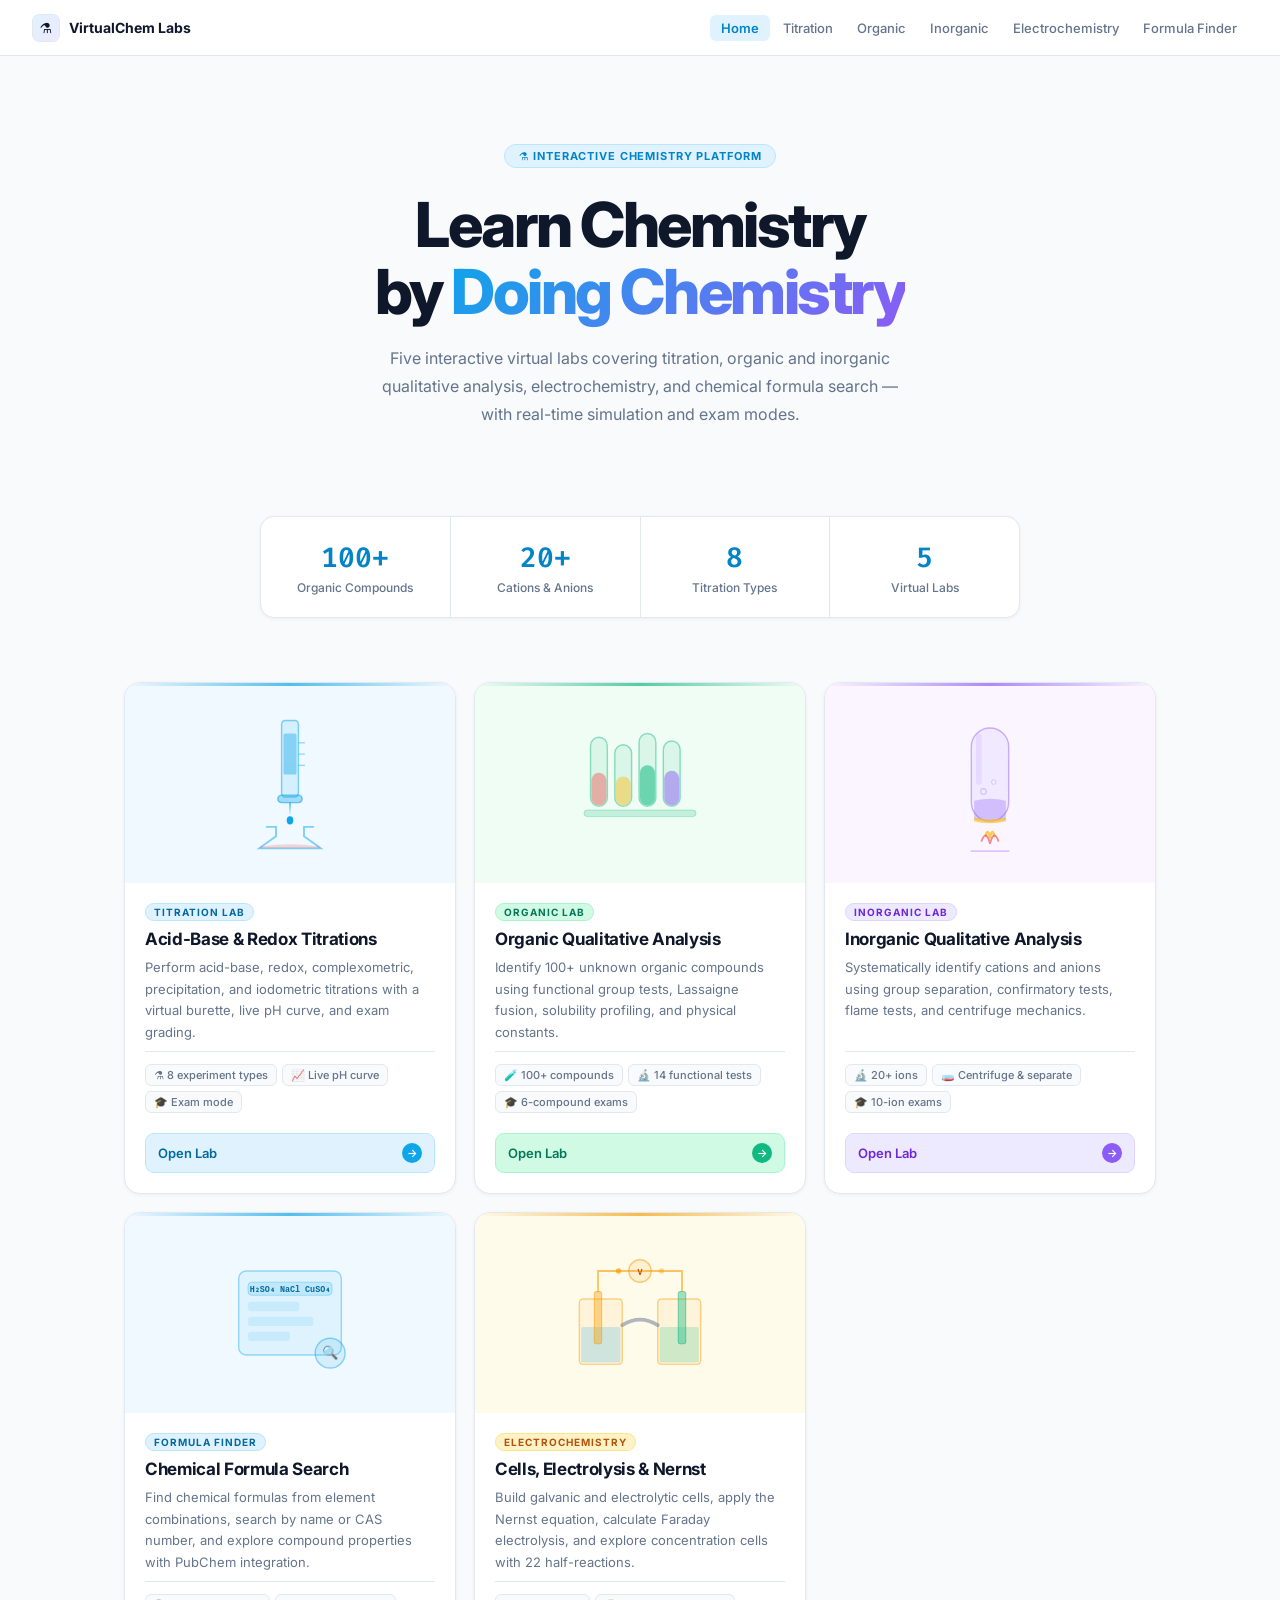
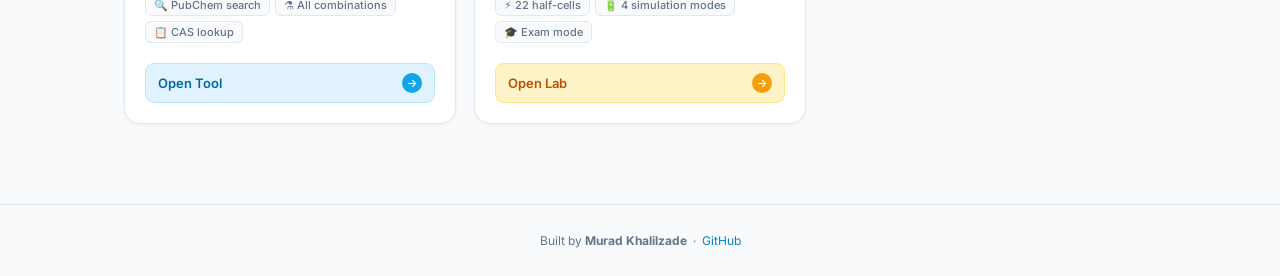
==== commit bc2cac27: "Add Formula Finder, update landing page, add README" ====
--- a/index.html
+++ b/index.html
@@ -36,7 +36,6 @@
             -webkit-font-smoothing: antialiased;
         }
 
-        /* ── NAV ── */
         nav {
             position: sticky; top: 0; z-index: 100;
             height: 56px; padding: 0 32px;
@@ -69,7 +68,6 @@
         .nav-links a.active { color: var(--blue-dark); background: var(--blue-bg); font-weight: 600; }
         @media (max-width: 640px) { nav { padding: 0 16px; } .nav-links { display: none; } }
 
-        /* ── HERO ── */
         .hero {
             display: flex; flex-direction: column;
             align-items: center; text-align: center;
@@ -101,7 +99,6 @@
             color: var(--muted); margin-bottom: 40px;
         }
 
-        /* ── FEATURED HIGHLIGHT ── */
         .featured-banner {
             display: flex; align-items: center; gap: 14px;
             background: linear-gradient(135deg, #fffbeb 0%, #fef3c7 100%);
@@ -131,7 +128,6 @@
         }
         .featured-link:hover { background: #d97706; transform: translateY(-1px); }
 
-        /* ── STATS ── */
         .stats-row {
             display: flex; flex-wrap: wrap; justify-content: center;
             border: 1px solid var(--border); border-radius: 14px;
@@ -155,7 +151,6 @@
         }
         .stat-label { font-size: 12px; color: var(--muted); font-weight: 500; }
 
-        /* ── CARDS ── */
         .labs-grid {
             display: grid;
             grid-template-columns: repeat(auto-fit, minmax(280px, 1fr));
@@ -240,8 +235,8 @@
         .card-organic    { --c-accent:#10b981; --c-bg:#f0fdf4; --c-dim:#d1fae5; --c-dim2:#a7f3d0; --c-border:#a7f3d0; --c-text:#047857; }
         .card-inorganic  { --c-accent:#8b5cf6; --c-bg:#faf5ff; --c-dim:#ede9fe; --c-dim2:#ddd6fe; --c-border:#ddd6fe; --c-text:#6d28d9; }
         .card-electro    { --c-accent:#f59e0b; --c-bg:#fffbeb; --c-dim:#fef3c7; --c-dim2:#fde68a; --c-border:#fde68a; --c-text:#b45309; }
-
-        /* ── FOOTER ── */
+        .card-formula    { --c-accent:#0ea5e9; --c-bg:#f0f9ff; --c-dim:#e0f2fe; --c-dim2:#bae6fd; --c-border:#bae6fd; --c-text:#0369a1; }
+
         footer {
             text-align: center; padding: 28px;
             font-size: 12px; color: var(--muted);
@@ -268,33 +263,22 @@
         <a href="labs/organic.html">Organic</a>
         <a href="labs/inorganic.html">Inorganic</a>
         <a href="labs/electrochem.html">Electrochemistry</a>
+        <a href="labs/formula.html">Formula Finder</a>
     </div>
 </nav>
 
 <section class="hero">
     <div class="hero-eyebrow">⚗️ Interactive Chemistry Platform</div>
     <h1>Learn Chemistry<br>by <em>Doing Chemistry</em></h1>
-    <p>Four interactive virtual labs covering titration, organic qualitative analysis, inorganic qualitative analysis, and electrochemistry — with real-time simulation and exam modes.</p>
+    <p>Five interactive virtual labs covering titration, organic and inorganic qualitative analysis, electrochemistry, and chemical formula search — with real-time simulation and exam modes.</p>
 </section>
-
-<!-- NEW LAB HIGHLIGHT -->
-<div style="display:flex; justify-content:center; padding: 0 24px;">
-    <div class="featured-banner">
-        <span class="featured-badge">⚡ New</span>
-        <div class="featured-text">
-            <strong>Electrochemistry Lab just launched</strong>
-            <span>Galvanic cells · Nernst equation · Electrolysis · Concentration cells · Exam mode</span>
-        </div>
-        <a href="labs/electrochem.html" class="featured-link">Open Lab →</a>
-    </div>
-</div>
 
 <div style="display:flex; justify-content:center; padding: 0 24px;">
     <div class="stats-row">
         <div class="stat"><span class="stat-num">100+</span><div class="stat-label">Organic Compounds</div></div>
         <div class="stat"><span class="stat-num">20+</span><div class="stat-label">Cations &amp; Anions</div></div>
         <div class="stat"><span class="stat-num">8</span><div class="stat-label">Titration Types</div></div>
-        <div class="stat"><span class="stat-num">4</span><div class="stat-label">Virtual Labs</div></div>
+        <div class="stat"><span class="stat-num">5</span><div class="stat-label">Virtual Labs</div></div>
     </div>
 </div>
 
@@ -385,6 +369,34 @@
                 <span class="card-feature">🎓 10-ion exams</span>
             </div>
             <div class="card-cta">Open Lab <span class="card-cta-arrow">→</span></div>
+        </div>
+    </a>
+
+    <!-- FORMULA FINDER -->
+    <a href="labs/formula.html" class="lab-card card-formula" aria-label="Open Formula Finder">
+        <div class="card-visual">
+            <div class="card-top-line"></div>
+            <svg viewBox="0 0 150 150" fill="none" xmlns="http://www.w3.org/2000/svg" aria-hidden="true">
+                <rect x="20" y="30" width="110" height="90" rx="8" fill="rgba(14,165,233,0.08)" stroke="rgba(14,165,233,0.4)" stroke-width="1.5"/>
+                <rect x="30" y="42" width="90" height="14" rx="4" fill="rgba(14,165,233,0.15)" stroke="rgba(14,165,233,0.3)" stroke-width="1"/>
+                <text x="75" y="53" font-size="9" fill="#0369a1" text-anchor="middle" font-family="monospace" font-weight="600">H₂SO₄  NaCl  CuSO₄</text>
+                <rect x="30" y="63" width="55" height="10" rx="3" fill="rgba(14,165,233,0.1)"/>
+                <rect x="30" y="79" width="70" height="10" rx="3" fill="rgba(14,165,233,0.1)"/>
+                <rect x="30" y="95" width="45" height="10" rx="3" fill="rgba(14,165,233,0.1)"/>
+                <circle cx="118" cy="118" r="16" fill="rgba(14,165,233,0.12)" stroke="rgba(14,165,233,0.45)" stroke-width="1.5"/>
+                <text x="118" y="122" font-size="14" fill="#0369a1" text-anchor="middle">🔍</text>
+            </svg>
+        </div>
+        <div class="card-body">
+            <span class="card-chip">Formula Finder</span>
+            <div class="card-title">Chemical Formula Search</div>
+            <div class="card-desc">Find chemical formulas from element combinations, search by name or CAS number, and explore compound properties with PubChem integration.</div>
+            <div class="card-features">
+                <span class="card-feature">🔍 PubChem search</span>
+                <span class="card-feature">⚗️ All combinations</span>
+                <span class="card-feature">📋 CAS lookup</span>
+            </div>
+            <div class="card-cta">Open Tool <span class="card-cta-arrow">→</span></div>
         </div>
     </a>
 
@@ -408,7 +420,7 @@
             </svg>
         </div>
         <div class="card-body">
-            <span class="card-chip">⚡ New · Electrochemistry</span>
+            <span class="card-chip">Electrochemistry</span>
             <div class="card-title">Cells, Electrolysis &amp; Nernst</div>
             <div class="card-desc">Build galvanic and electrolytic cells, apply the Nernst equation, calculate Faraday electrolysis, and explore concentration cells with 22 half-reactions.</div>
             <div class="card-features">
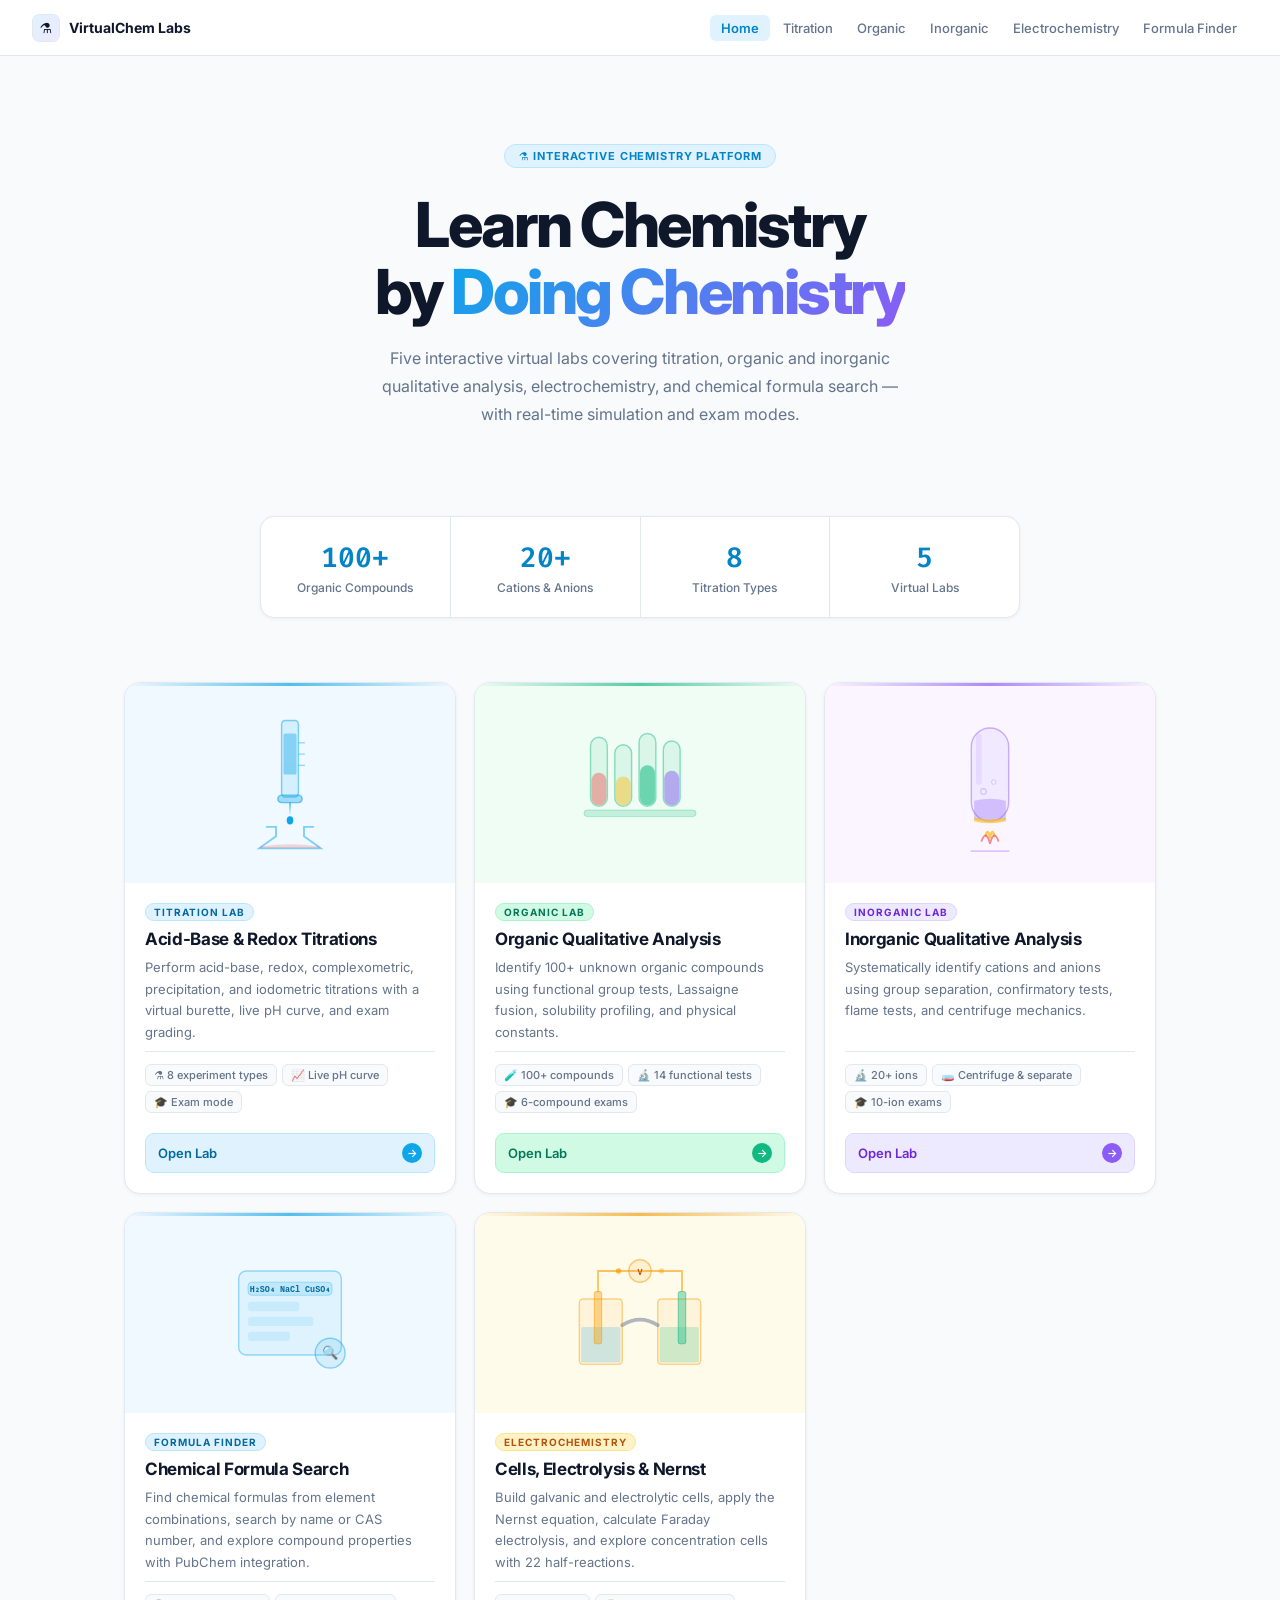
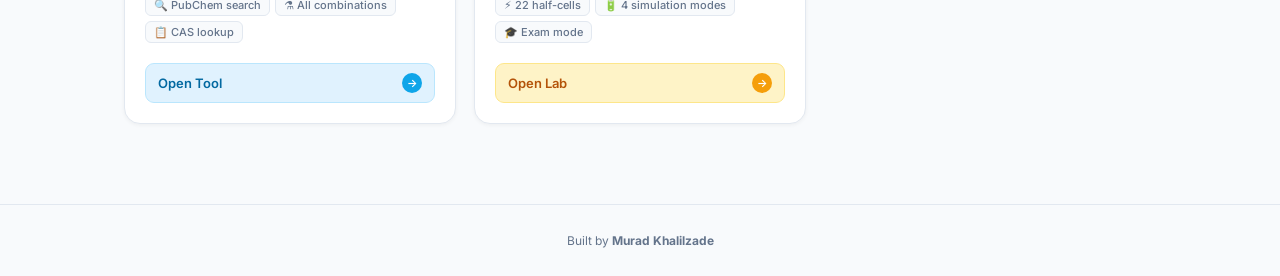
==== commit b6a1da74: "Remove GitHub link from footer" ====
--- a/index.html
+++ b/index.html
@@ -435,7 +435,7 @@
 </div>
 
 <footer>
-    <p>Built by <strong>Murad Khalilzade</strong> &nbsp;·&nbsp; <a href="https://github.com/mkh-08/virtualchem-labs" target="_blank" rel="noopener">GitHub</a></p>
+    <p>Built by <strong>Murad Khalilzade</strong></p>
 </footer>
 
 </body>
